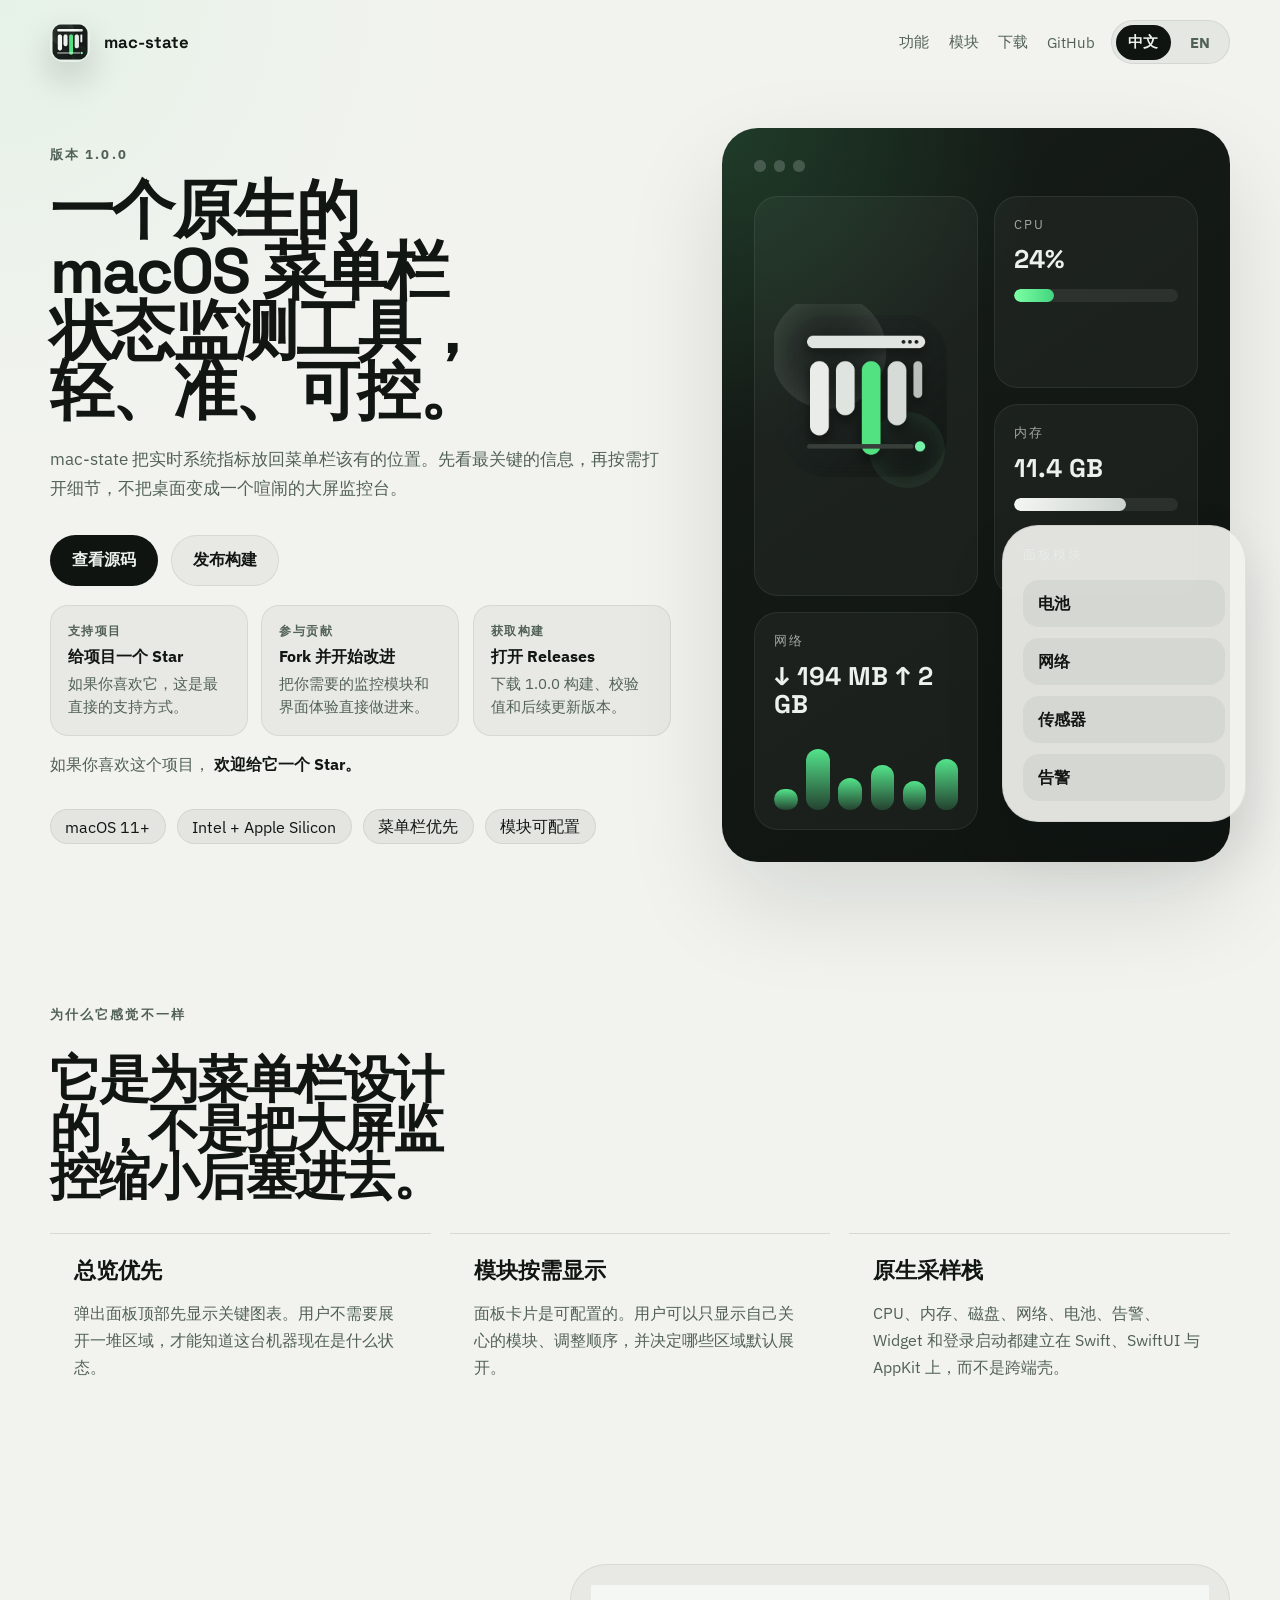
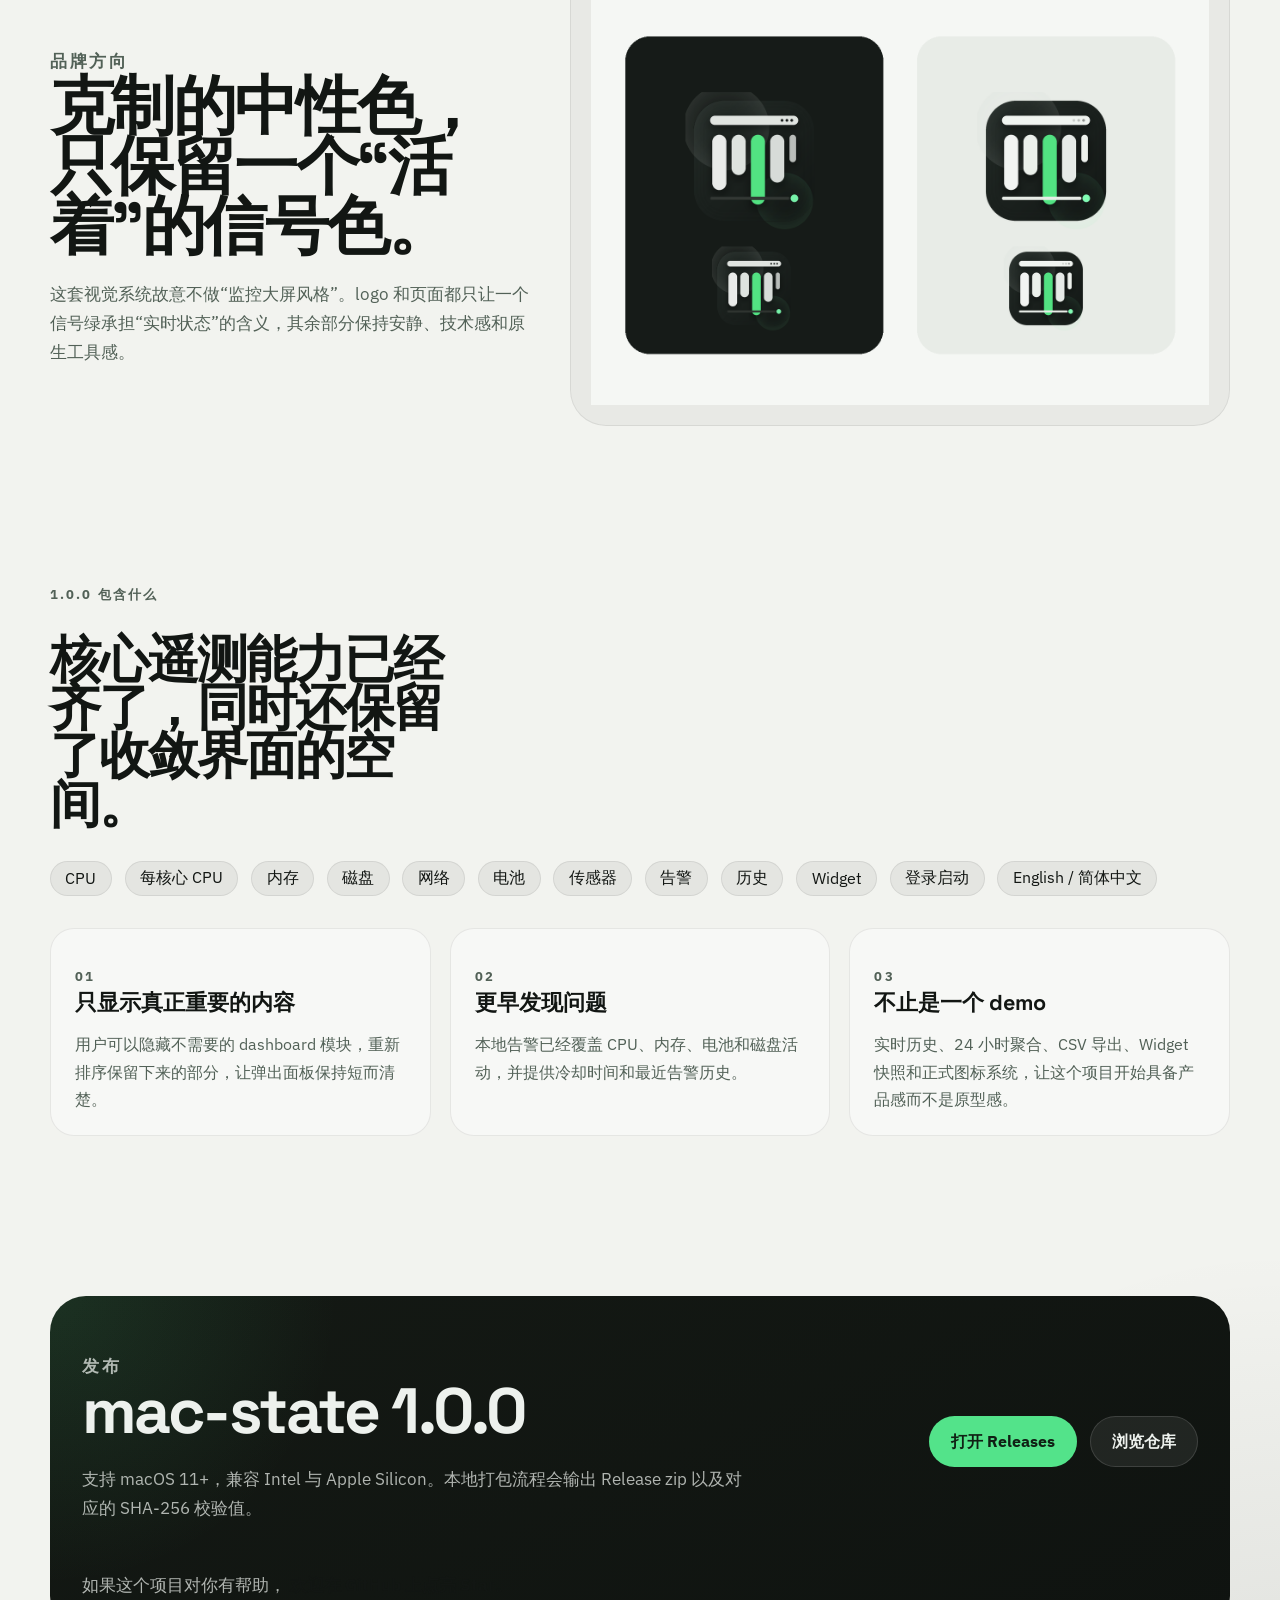
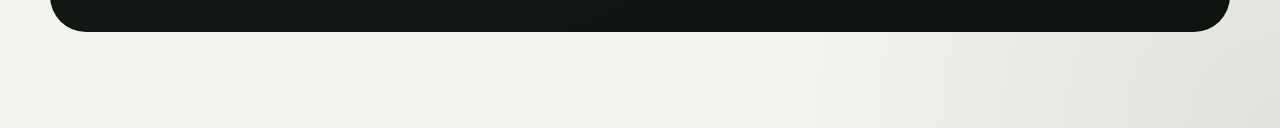
==== docs/index.html @ 16cd5a3f "docs: add GitHub action rail to landing page Signed-off-by: HenryHou <lovedangdang@outlook.com>" ====
<!DOCTYPE html>
<html lang="zh-CN">
  <head>
    <meta charset="utf-8" />
    <meta name="viewport" content="width=device-width, initial-scale=1" />
    <title>mac-state 1.0.0</title>
    <meta
      name="description"
      content="mac-state 是一个原生 macOS 菜单栏状态监测工具，强调轻量、实时、可配置，以及更克制的桌面体验。"
    />
    <meta name="theme-color" content="#111613" />
    <link rel="icon" type="image/png" href="branding/mac-state-logo-1024.png" />
    <link rel="preconnect" href="https://fonts.googleapis.com" />
    <link rel="preconnect" href="https://fonts.gstatic.com" crossorigin />
    <link
      href="https://fonts.googleapis.com/css2?family=IBM+Plex+Sans:wght@400;500;600;700&family=Space+Grotesk:wght@500;700&display=swap"
      rel="stylesheet"
    />
    <link rel="stylesheet" href="assets/site.css" />
    <script src="assets/site.js" defer></script>
  </head>
  <body>
    <div class="site-shell">
      <header class="topbar">
        <a class="brand" href="#top" aria-label="mac-state home">
          <img src="branding/mac-state-logo-1024.png" alt="mac-state logo" />
          <span>mac-state</span>
        </a>

        <div class="topbar-actions">
          <nav class="topnav" aria-label="Primary">
            <a href="#features" data-i18n="navFeatures">功能</a>
            <a href="#modules" data-i18n="navModules">模块</a>
            <a href="#download" data-i18n="navDownload">下载</a>
            <a href="https://github.com/henry-insomniac/mac-state">GitHub</a>
          </nav>

          <div class="language-switch" role="group" aria-label="Language switch">
            <button type="button" class="language-button is-active" data-language-button="zh-CN">中文</button>
            <button type="button" class="language-button" data-language-button="en">EN</button>
          </div>
        </div>
      </header>

      <main id="top">
        <section class="hero">
          <div class="hero-copy">
            <p class="eyebrow" data-i18n="eyebrowVersion">版本 1.0.0</p>
            <h1 data-i18n="heroTitle">一个原生的 macOS 菜单栏状态监测工具，轻、准、可控。</h1>
            <p class="lede" data-i18n="heroLede">
              mac-state 把实时系统指标放回菜单栏该有的位置。先看最关键的信息，再按需打开细节，不把桌面变成一个喧闹的大屏监控台。
            </p>

            <div class="hero-actions">
              <a class="button button-primary" href="https://github.com/henry-insomniac/mac-state" data-i18n="heroPrimaryCta">查看源码</a>
              <a class="button button-secondary" href="https://github.com/henry-insomniac/mac-state/releases" data-i18n="heroSecondaryCta">发布构建</a>
            </div>

            <div class="community-rail" aria-label="Community actions">
              <a class="community-card" href="https://github.com/henry-insomniac/mac-state">
                <p class="community-kicker" data-i18n="communityStarKicker">支持项目</p>
                <strong data-i18n="communityStarTitle">给项目一个 Star</strong>
                <span data-i18n="communityStarBody">如果你喜欢它，这是最直接的支持方式。</span>
              </a>
              <a class="community-card" href="https://github.com/henry-insomniac/mac-state/fork">
                <p class="community-kicker" data-i18n="communityForkKicker">参与贡献</p>
                <strong data-i18n="communityForkTitle">Fork 并开始改进</strong>
                <span data-i18n="communityForkBody">把你需要的监控模块和界面体验直接做进来。</span>
              </a>
              <a class="community-card" href="https://github.com/henry-insomniac/mac-state/releases">
                <p class="community-kicker" data-i18n="communityReleaseKicker">获取构建</p>
                <strong data-i18n="communityReleaseTitle">打开 Releases</strong>
                <span data-i18n="communityReleaseBody">下载 1.0.0 构建、校验值和后续更新版本。</span>
              </a>
            </div>

            <p class="support-note">
              <span data-i18n="heroStarLead">如果你喜欢这个项目，</span>
              <a href="https://github.com/henry-insomniac/mac-state" data-i18n="heroStarLink">欢迎给它一个 Star。</a>
            </p>

            <ul class="signal-rail" aria-label="Highlights">
              <li data-i18n="highlightOne">macOS 11+</li>
              <li data-i18n="highlightTwo">Intel + Apple Silicon</li>
              <li data-i18n="highlightThree">菜单栏优先</li>
              <li data-i18n="highlightFour">模块可配置</li>
            </ul>
          </div>

          <div class="hero-stage" aria-hidden="true">
            <div class="stage-card stage-card-primary">
              <div class="stage-window-bar">
                <span></span>
                <span></span>
                <span></span>
              </div>
              <div class="stage-grid">
                <div class="stage-panel stage-panel-icon">
                  <img src="branding/mac-state-logo-1024.png" alt="" />
                </div>
                <div class="stage-panel stage-panel-meter">
                  <p>CPU</p>
                  <strong>24%</strong>
                  <div class="meter meter-green"><span style="width: 24%"></span></div>
                </div>
                <div class="stage-panel stage-panel-meter">
                  <p data-i18n="stageMemory">内存</p>
                  <strong>11.4 GB</strong>
                  <div class="meter meter-white"><span style="width: 68%"></span></div>
                </div>
                <div class="stage-panel stage-panel-meter">
                  <p data-i18n="stageNetwork">网络</p>
                  <strong>↓ 194 MB ↑ 2 GB</strong>
                  <div class="throughput">
                    <span></span><span></span><span></span><span></span><span></span><span></span>
                  </div>
                </div>
              </div>
            </div>
            <div class="stage-card stage-card-floating">
              <p data-i18n="stageModulesTitle">面板模块</p>
              <ul>
                <li data-i18n="moduleBattery">电池</li>
                <li data-i18n="moduleNetwork">网络</li>
                <li data-i18n="moduleSensors">传感器</li>
                <li data-i18n="moduleAlerts">告警</li>
              </ul>
            </div>
          </div>
        </section>

        <section class="section section-metrics" id="features">
          <div class="section-heading">
            <p class="eyebrow" data-i18n="featuresEyebrow">为什么它感觉不一样</p>
            <h2 data-i18n="featuresTitle">它是为菜单栏设计的，不是把大屏监控缩小后塞进去。</h2>
          </div>

          <div class="feature-columns">
            <article>
              <h3 data-i18n="featureOneTitle">总览优先</h3>
              <p data-i18n="featureOneBody">弹出面板顶部先显示关键图表。用户不需要展开一堆区域，才能知道这台机器现在是什么状态。</p>
            </article>
            <article>
              <h3 data-i18n="featureTwoTitle">模块按需显示</h3>
              <p data-i18n="featureTwoBody">面板卡片是可配置的。用户可以只显示自己关心的模块、调整顺序，并决定哪些区域默认展开。</p>
            </article>
            <article>
              <h3 data-i18n="featureThreeTitle">原生采样栈</h3>
              <p data-i18n="featureThreeBody">CPU、内存、磁盘、网络、电池、告警、Widget 和登录启动都建立在 Swift、SwiftUI 与 AppKit 上，而不是跨端壳。</p>
            </article>
          </div>
        </section>

        <section class="section section-preview">
          <div class="preview-copy">
            <p class="eyebrow" data-i18n="brandEyebrow">品牌方向</p>
            <h2 data-i18n="brandTitle">克制的中性色，只保留一个“活着”的信号色。</h2>
            <p data-i18n="brandBody">
              这套视觉系统故意不做“监控大屏风格”。logo 和页面都只让一个信号绿承担“实时状态”的含义，其余部分保持安静、技术感和原生工具感。
            </p>
          </div>
          <div class="preview-image">
            <img src="branding/mac-state-logo-preview.png" alt="mac-state logo on dark and light surfaces" />
          </div>
        </section>

        <section class="section section-modules" id="modules">
          <div class="section-heading">
            <p class="eyebrow" data-i18n="shipsEyebrow">1.0.0 包含什么</p>
            <h2 data-i18n="shipsTitle">核心遥测能力已经齐了，同时还保留了收敛界面的空间。</h2>
          </div>

          <div class="module-strip">
            <span>CPU</span>
            <span data-i18n="moduleTagPerCore">每核心 CPU</span>
            <span data-i18n="moduleTagMemory">内存</span>
            <span data-i18n="moduleTagDisk">磁盘</span>
            <span data-i18n="moduleTagNetwork">网络</span>
            <span data-i18n="moduleTagBattery">电池</span>
            <span data-i18n="moduleTagSensors">传感器</span>
            <span data-i18n="moduleTagAlerts">告警</span>
            <span data-i18n="moduleTagHistory">历史</span>
            <span data-i18n="moduleTagWidgets">Widget</span>
            <span data-i18n="moduleTagLaunchAtLogin">登录启动</span>
            <span data-i18n="moduleTagLanguages">English / 简体中文</span>
          </div>

          <div class="story-grid">
            <article class="story-card">
              <p class="story-index">01</p>
              <h3 data-i18n="storyOneTitle">只显示真正重要的内容</h3>
              <p data-i18n="storyOneBody">用户可以隐藏不需要的 dashboard 模块，重新排序保留下来的部分，让弹出面板保持短而清楚。</p>
            </article>
            <article class="story-card">
              <p class="story-index">02</p>
              <h3 data-i18n="storyTwoTitle">更早发现问题</h3>
              <p data-i18n="storyTwoBody">本地告警已经覆盖 CPU、内存、电池和磁盘活动，并提供冷却时间和最近告警历史。</p>
            </article>
            <article class="story-card">
              <p class="story-index">03</p>
              <h3 data-i18n="storyThreeTitle">不止是一个 demo</h3>
              <p data-i18n="storyThreeBody">实时历史、24 小时聚合、CSV 导出、Widget 快照和正式图标系统，让这个项目开始具备产品感而不是原型感。</p>
            </article>
          </div>
        </section>

        <section class="section section-download" id="download">
          <div class="download-panel">
            <div>
              <p class="eyebrow" data-i18n="downloadEyebrow">发布</p>
              <h2>mac-state 1.0.0</h2>
              <p data-i18n="downloadBody">支持 macOS 11+，兼容 Intel 与 Apple Silicon。本地打包流程会输出 Release zip 以及对应的 SHA-256 校验值。</p>
            </div>

            <div class="download-actions">
              <a class="button button-primary" href="https://github.com/henry-insomniac/mac-state/releases" data-i18n="downloadPrimaryCta">打开 Releases</a>
              <a class="button button-secondary" href="https://github.com/henry-insomniac/mac-state" data-i18n="downloadSecondaryCta">浏览仓库</a>
            </div>

            <p class="support-note support-note-download">
              <span data-i18n="downloadStarLead">如果这个项目对你有帮助，</span>
              <a href="https://github.com/henry-insomniac/mac-state" data-i18n="downloadStarLink">欢迎在 GitHub 上点亮 Star。</a>
            </p>
          </div>
        </section>
      </main>
    </div>
  </body>
</html>
---- docs/assets/site.css ----
:root {
  color-scheme: dark light;
  --bg: #f2f3ef;
  --panel: #101411;
  --panel-soft: #171d18;
  --panel-line: rgba(226, 234, 228, 0.08);
  --text: #121613;
  --muted: #526157;
  --white: #edf1ed;
  --signal: #53e38a;
  --signal-soft: rgba(83, 227, 138, 0.14);
  --line: rgba(18, 22, 19, 0.12);
  --shadow: 0 40px 100px rgba(12, 18, 15, 0.12);
  --radius-xl: 36px;
  --radius-lg: 24px;
  --radius-md: 18px;
  --container: 1180px;
}

* {
  box-sizing: border-box;
}

html {
  scroll-behavior: smooth;
}

body {
  margin: 0;
  font-family: "IBM Plex Sans", sans-serif;
  background:
    radial-gradient(circle at top left, rgba(83, 227, 138, 0.08), transparent 28rem),
    radial-gradient(circle at bottom right, rgba(16, 20, 17, 0.08), transparent 30rem),
    var(--bg);
  color: var(--text);
}

img {
  display: block;
  max-width: 100%;
}

a {
  color: inherit;
  text-decoration: none;
}

.site-shell {
  width: min(calc(100% - 2rem), var(--container));
  margin: 0 auto;
  padding-bottom: 5rem;
}

.topbar {
  display: flex;
  align-items: center;
  justify-content: space-between;
  gap: 1.5rem;
  padding: 1.25rem 0 0;
}

.brand {
  display: inline-flex;
  align-items: center;
  gap: 0.85rem;
  font-family: "Space Grotesk", sans-serif;
  font-size: 1.05rem;
  font-weight: 700;
}

.brand img {
  width: 2.5rem;
  height: 2.5rem;
  border-radius: 0.85rem;
  box-shadow: 0 16px 34px rgba(15, 19, 16, 0.18);
}

.topnav {
  display: inline-flex;
  align-items: center;
  gap: 1.2rem;
  color: var(--muted);
  font-size: 0.96rem;
}

.topbar-actions {
  display: inline-flex;
  align-items: center;
  gap: 1rem;
}

.language-switch {
  display: inline-flex;
  align-items: center;
  gap: 0.2rem;
  padding: 0.22rem;
  border-radius: 999px;
  background: rgba(18, 22, 19, 0.05);
  border: 1px solid rgba(18, 22, 19, 0.08);
}

.language-button {
  appearance: none;
  border: 0;
  background: transparent;
  color: var(--muted);
  min-width: 3.2rem;
  min-height: 2.2rem;
  padding: 0 0.8rem;
  border-radius: 999px;
  font: inherit;
  font-size: 0.92rem;
  font-weight: 700;
  cursor: pointer;
  transition: background-color 180ms ease, color 180ms ease, transform 180ms ease;
}

.language-button:hover {
  transform: translateY(-1px);
}

.language-button.is-active {
  background: var(--panel);
  color: var(--white);
}

.hero {
  display: grid;
  grid-template-columns: minmax(0, 1.1fr) minmax(20rem, 0.9fr);
  gap: clamp(2rem, 4vw, 4rem);
  align-items: center;
  min-height: calc(100vh - 5rem);
  padding: 4rem 0;
}

.hero-copy h1,
.section-heading h2,
.preview-copy h2,
.download-panel h2 {
  margin: 0;
  font-family: "Space Grotesk", sans-serif;
  font-size: clamp(2.8rem, 5vw, 5.4rem);
  line-height: 0.94;
  letter-spacing: -0.04em;
}

.hero-copy h1 {
  max-width: 11ch;
}

.eyebrow,
.story-index {
  margin: 0 0 1rem;
  color: var(--muted);
  font-size: 0.82rem;
  font-weight: 700;
  letter-spacing: 0.16em;
  text-transform: uppercase;
}

.lede,
.preview-copy p,
.download-panel p {
  max-width: 42rem;
  margin: 1.5rem 0 0;
  color: var(--muted);
  font-size: 1.06rem;
  line-height: 1.7;
}

.hero-actions,
.download-actions {
  display: flex;
  flex-wrap: wrap;
  gap: 0.85rem;
  margin-top: 2rem;
}

.community-rail {
  display: grid;
  grid-template-columns: repeat(3, minmax(0, 1fr));
  gap: 0.85rem;
  margin-top: 1.2rem;
}

.community-card {
  display: grid;
  gap: 0.35rem;
  padding: 1rem 1.05rem;
  border-radius: var(--radius-md);
  background: rgba(18, 22, 19, 0.04);
  border: 1px solid rgba(18, 22, 19, 0.08);
  transition: transform 180ms ease, border-color 180ms ease, background-color 180ms ease;
}

.community-card:hover {
  transform: translateY(-1px);
  border-color: rgba(18, 22, 19, 0.18);
  background: rgba(18, 22, 19, 0.06);
}

.community-kicker {
  margin: 0;
  color: var(--muted);
  font-size: 0.78rem;
  font-weight: 700;
  letter-spacing: 0.12em;
  text-transform: uppercase;
}

.community-card strong {
  font-size: 1rem;
}

.community-card span {
  color: var(--muted);
  font-size: 0.92rem;
  line-height: 1.55;
}

.support-note {
  margin: 1rem 0 0;
  color: var(--muted);
  font-size: 0.98rem;
  line-height: 1.6;
}

.support-note a {
  color: var(--text);
  font-weight: 700;
}

.support-note-download {
  margin-top: 1.25rem;
}

.button {
  display: inline-flex;
  align-items: center;
  justify-content: center;
  min-height: 3.2rem;
  padding: 0 1.3rem;
  border-radius: 999px;
  border: 1px solid transparent;
  font-weight: 700;
  transition: transform 180ms ease, border-color 180ms ease, background-color 180ms ease;
}

.button:hover {
  transform: translateY(-1px);
}

.button-primary {
  background: var(--panel);
  color: var(--white);
}

.button-secondary {
  background: rgba(18, 22, 19, 0.04);
  border-color: rgba(18, 22, 19, 0.08);
}

.signal-rail {
  display: flex;
  flex-wrap: wrap;
  gap: 0.7rem;
  padding: 0;
  margin: 2rem 0 0;
  list-style: none;
}

.signal-rail li,
.module-strip span {
  display: inline-flex;
  align-items: center;
  min-height: 2.2rem;
  padding: 0 0.9rem;
  border-radius: 999px;
  background: rgba(18, 22, 19, 0.06);
  color: var(--text);
  border: 1px solid rgba(18, 22, 19, 0.08);
}

.hero-stage {
  position: relative;
  min-height: 42rem;
}

.stage-card {
  border-radius: var(--radius-xl);
  overflow: hidden;
}

.stage-card-primary {
  position: relative;
  padding: 2rem;
  background:
    radial-gradient(circle at top left, rgba(83, 227, 138, 0.16), transparent 20rem),
    linear-gradient(145deg, #161c17, #0f1411);
  box-shadow: var(--shadow);
}

.stage-window-bar {
  display: flex;
  gap: 0.5rem;
  margin-bottom: 1.5rem;
}

.stage-window-bar span {
  width: 0.72rem;
  height: 0.72rem;
  border-radius: 50%;
  background: rgba(237, 241, 237, 0.2);
}

.stage-grid {
  display: grid;
  grid-template-columns: 1.1fr 1fr;
  gap: 1rem;
}

.stage-panel {
  min-height: 12rem;
  padding: 1.2rem;
  border-radius: var(--radius-lg);
  background: rgba(237, 241, 237, 0.04);
  border: 1px solid var(--panel-line);
}

.stage-panel-icon {
  display: flex;
  align-items: center;
  justify-content: center;
  grid-row: span 2;
}

.stage-panel-icon img {
  width: 100%;
  max-width: 17rem;
}

.stage-panel p,
.stage-card-floating p {
  margin: 0;
  color: rgba(237, 241, 237, 0.64);
  font-size: 0.82rem;
  text-transform: uppercase;
  letter-spacing: 0.14em;
}

.stage-panel strong {
  display: block;
  margin-top: 0.75rem;
  color: var(--white);
  font-family: "Space Grotesk", sans-serif;
  font-size: 1.6rem;
  line-height: 1.1;
}

.meter {
  margin-top: 1rem;
  height: 0.82rem;
  border-radius: 999px;
  background: rgba(237, 241, 237, 0.08);
  overflow: hidden;
}

.meter span {
  display: block;
  height: 100%;
  border-radius: inherit;
}

.meter-green span {
  background: linear-gradient(90deg, #7cffa5, #43d57f);
}

.meter-white span {
  background: linear-gradient(90deg, #f4f6f4, #cdd4ce);
}

.throughput {
  display: grid;
  grid-template-columns: repeat(6, 1fr);
  gap: 0.55rem;
  align-items: end;
  margin-top: 1.25rem;
  min-height: 4.5rem;
}

.throughput span {
  display: block;
  border-radius: 999px;
  background: linear-gradient(180deg, rgba(83, 227, 138, 1), rgba(83, 227, 138, 0.18));
}

.throughput span:nth-child(1) { height: 1.3rem; }
.throughput span:nth-child(2) { height: 3.8rem; }
.throughput span:nth-child(3) { height: 2rem; }
.throughput span:nth-child(4) { height: 2.8rem; }
.throughput span:nth-child(5) { height: 1.8rem; }
.throughput span:nth-child(6) { height: 3.2rem; }

.stage-card-floating {
  position: absolute;
  right: -1rem;
  bottom: 2.5rem;
  width: min(20rem, 48%);
  padding: 1.25rem;
  background: rgba(242, 243, 239, 0.92);
  border: 1px solid rgba(18, 22, 19, 0.08);
  box-shadow: 0 28px 60px rgba(11, 16, 13, 0.12);
}

.stage-card-floating ul {
  display: grid;
  gap: 0.65rem;
  padding: 0;
  margin: 1rem 0 0;
  list-style: none;
}

.stage-card-floating li {
  padding: 0.8rem 0.95rem;
  border-radius: 1rem;
  background: rgba(18, 22, 19, 0.05);
  font-weight: 600;
}

.section {
  padding: 5rem 0;
}

.section-heading {
  display: grid;
  gap: 1rem;
  margin-bottom: 2rem;
}

.section-heading h2 {
  max-width: 12ch;
  font-size: clamp(2.2rem, 4vw, 4rem);
}

.feature-columns,
.story-grid {
  display: grid;
  grid-template-columns: repeat(3, minmax(0, 1fr));
  gap: 1.2rem;
}

.feature-columns article,
.story-card {
  padding: 1.4rem 1.5rem;
  border-top: 1px solid var(--line);
}

.feature-columns h3,
.story-card h3 {
  margin: 0;
  font-family: "Space Grotesk", sans-serif;
  font-size: 1.35rem;
}

.feature-columns p,
.story-card p {
  margin: 0.9rem 0 0;
  color: var(--muted);
  line-height: 1.7;
}

.section-preview {
  display: grid;
  grid-template-columns: minmax(0, 0.85fr) minmax(22rem, 1.15fr);
  gap: 2rem;
  align-items: center;
}

.preview-image {
  padding: 1.25rem;
  border-radius: var(--radius-xl);
  background: rgba(18, 22, 19, 0.04);
  border: 1px solid rgba(18, 22, 19, 0.08);
}

.module-strip {
  display: flex;
  flex-wrap: wrap;
  gap: 0.8rem;
  margin-bottom: 2rem;
}

.story-card {
  border: 1px solid rgba(18, 22, 19, 0.08);
  border-radius: var(--radius-lg);
  background: rgba(255, 255, 255, 0.42);
}

.story-index {
  margin-bottom: 1.5rem;
}

.section-download {
  padding-bottom: 1rem;
}

.download-panel {
  display: grid;
  grid-template-columns: minmax(0, 1fr) auto;
  gap: 1.5rem;
  align-items: center;
  padding: 2rem;
  border-radius: var(--radius-xl);
  background:
    radial-gradient(circle at top left, rgba(83, 227, 138, 0.12), transparent 18rem),
    linear-gradient(155deg, #141914, #0f1310);
  color: var(--white);
}

.download-panel p,
.download-panel .eyebrow {
  color: rgba(237, 241, 237, 0.72);
}

.download-panel .button-secondary {
  color: var(--white);
  background: rgba(237, 241, 237, 0.08);
  border-color: rgba(237, 241, 237, 0.14);
}

.download-panel .button-primary {
  background: var(--signal);
  color: #102014;
}

@media (max-width: 1024px) {
  .hero,
  .section-preview,
  .download-panel,
  .feature-columns,
  .story-grid {
    grid-template-columns: 1fr;
  }

  .hero {
    min-height: auto;
    padding-top: 3rem;
  }

  .hero-stage {
    min-height: auto;
  }

  .stage-card-floating {
    position: static;
    width: auto;
    margin-top: 1rem;
  }

  .community-rail {
    grid-template-columns: 1fr;
  }
}

@media (max-width: 720px) {
  .site-shell {
    width: min(calc(100% - 1.25rem), var(--container));
  }

  .topbar {
    align-items: flex-start;
    flex-direction: column;
  }

  .topbar-actions {
    width: 100%;
    align-items: flex-start;
    flex-direction: column;
  }

  .topnav {
    flex-wrap: wrap;
  }

  .stage-grid {
    grid-template-columns: 1fr;
  }

  .stage-panel-icon {
    grid-row: auto;
  }

  .feature-columns article,
  .story-card,
  .download-panel,
  .stage-card-primary {
    padding-inline: 1.1rem;
  }
}

@media (prefers-reduced-motion: reduce) {
  html {
    scroll-behavior: auto;
  }

  .button {
    transition: none;
  }
}
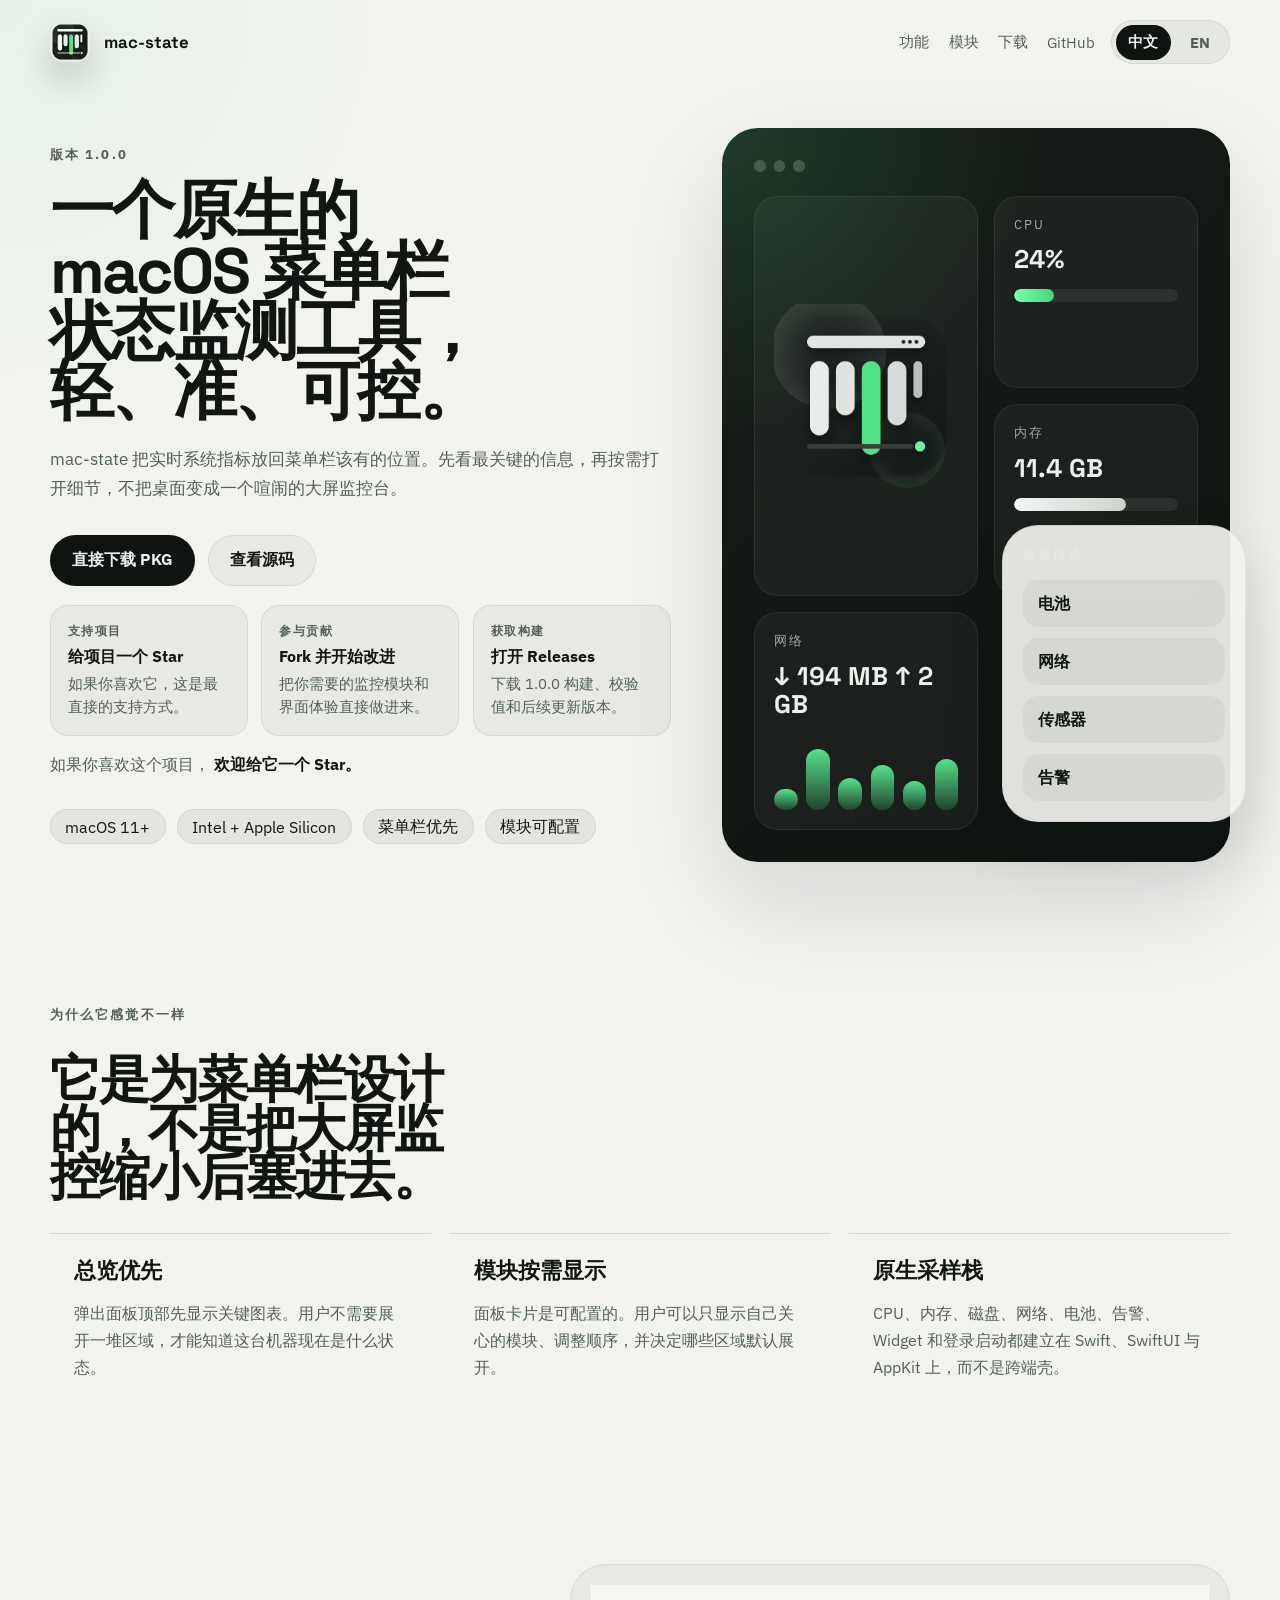
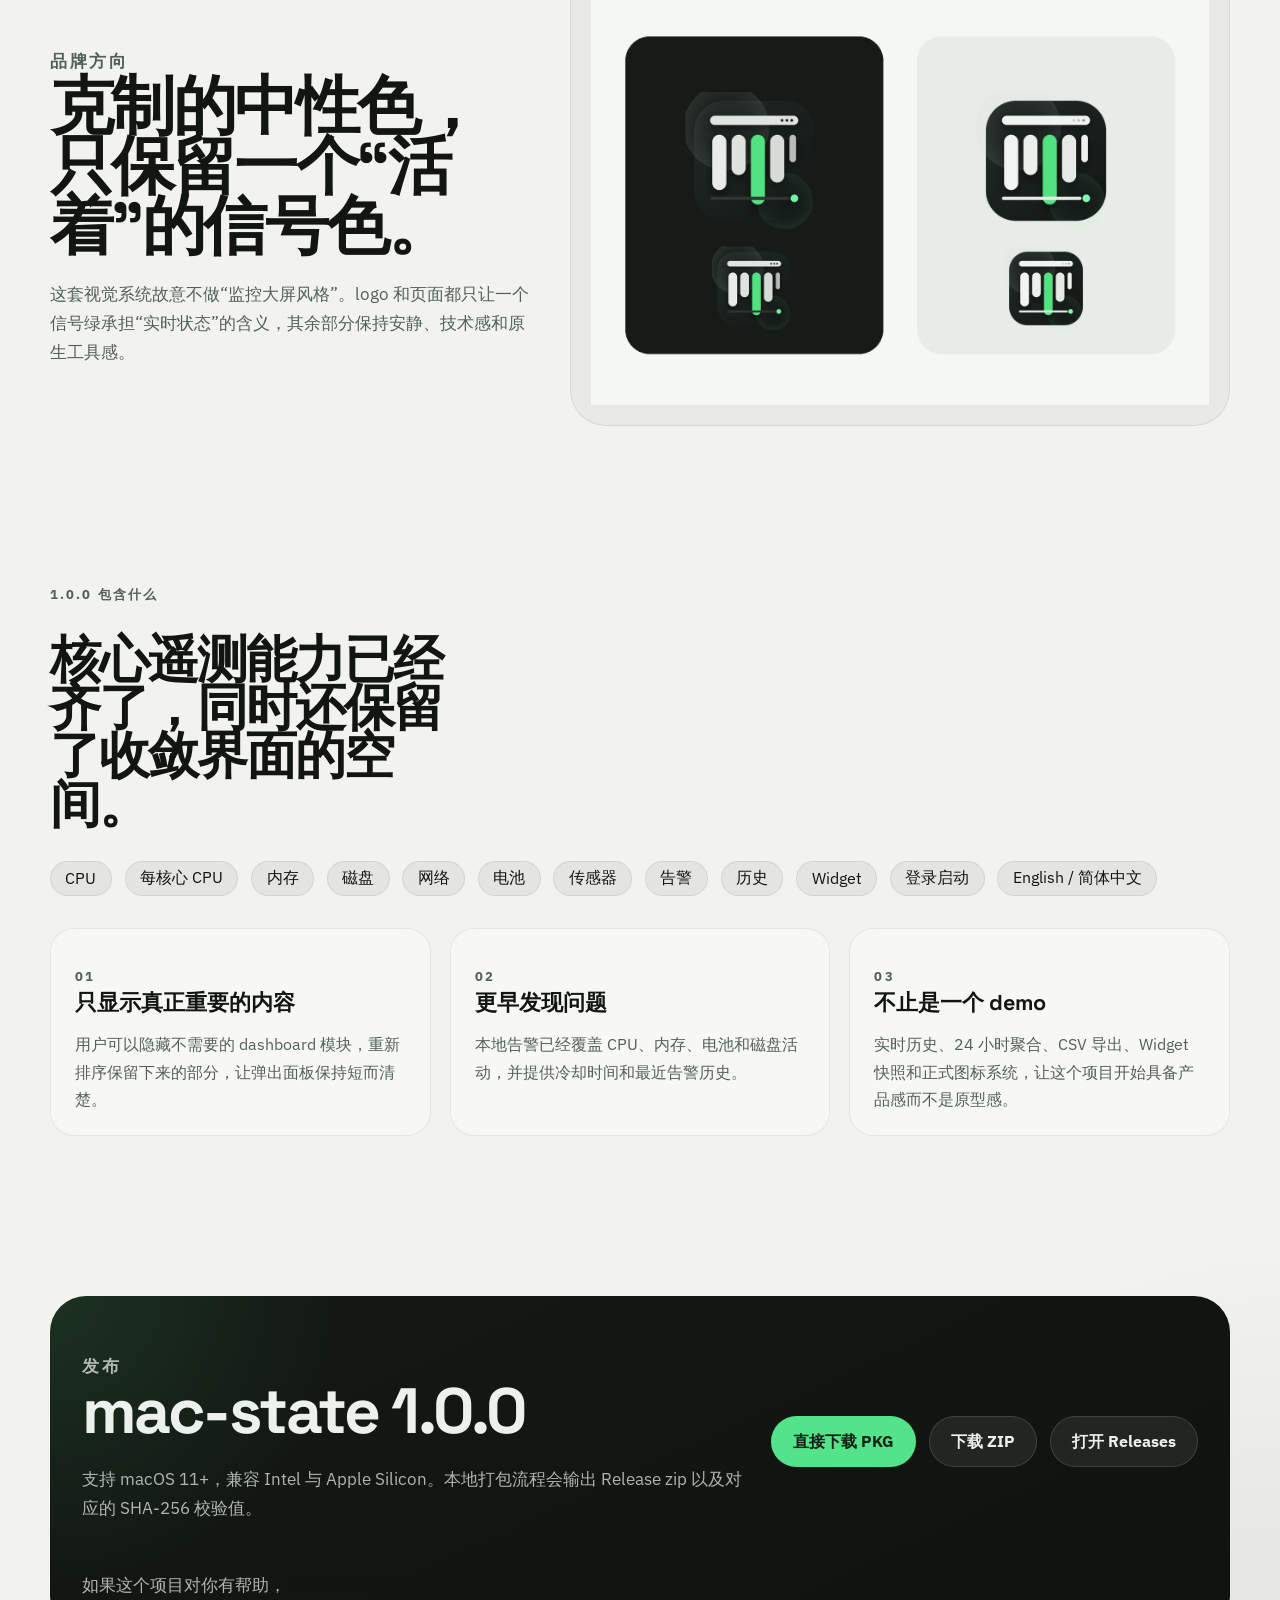
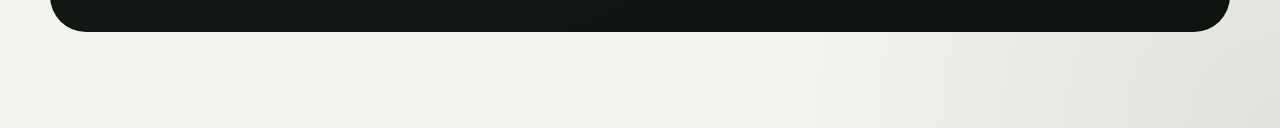
==== commit f93fd199: "docs: link landing page directly to release assets Signed-off-by: HenryHou <lovedangdang@outlook.com" ====
--- a/docs/index.html
+++ b/docs/index.html
@@ -52,8 +52,8 @@
             </p>
 
             <div class="hero-actions">
-              <a class="button button-primary" href="https://github.com/henry-insomniac/mac-state" data-i18n="heroPrimaryCta">查看源码</a>
-              <a class="button button-secondary" href="https://github.com/henry-insomniac/mac-state/releases" data-i18n="heroSecondaryCta">发布构建</a>
+              <a class="button button-primary" href="https://github.com/henry-insomniac/mac-state/releases/download/v1.0.0/mac-state-1.0.0-macos-unsigned.pkg" data-i18n="heroPrimaryCta">直接下载 PKG</a>
+              <a class="button button-secondary" href="https://github.com/henry-insomniac/mac-state" data-i18n="heroSecondaryCta">查看源码</a>
             </div>
 
             <div class="community-rail" aria-label="Community actions">
@@ -213,8 +213,9 @@
             </div>
 
             <div class="download-actions">
-              <a class="button button-primary" href="https://github.com/henry-insomniac/mac-state/releases" data-i18n="downloadPrimaryCta">打开 Releases</a>
-              <a class="button button-secondary" href="https://github.com/henry-insomniac/mac-state" data-i18n="downloadSecondaryCta">浏览仓库</a>
+              <a class="button button-primary" href="https://github.com/henry-insomniac/mac-state/releases/download/v1.0.0/mac-state-1.0.0-macos-unsigned.pkg" data-i18n="downloadPrimaryCta">直接下载 PKG</a>
+              <a class="button button-secondary" href="https://github.com/henry-insomniac/mac-state/releases/download/v1.0.0/mac-state-1.0.0-macos.zip" data-i18n="downloadSecondaryCta">下载 ZIP</a>
+              <a class="button button-secondary" href="https://github.com/henry-insomniac/mac-state/releases" data-i18n="downloadTertiaryCta">打开 Releases</a>
             </div>
 
             <p class="support-note support-note-download">
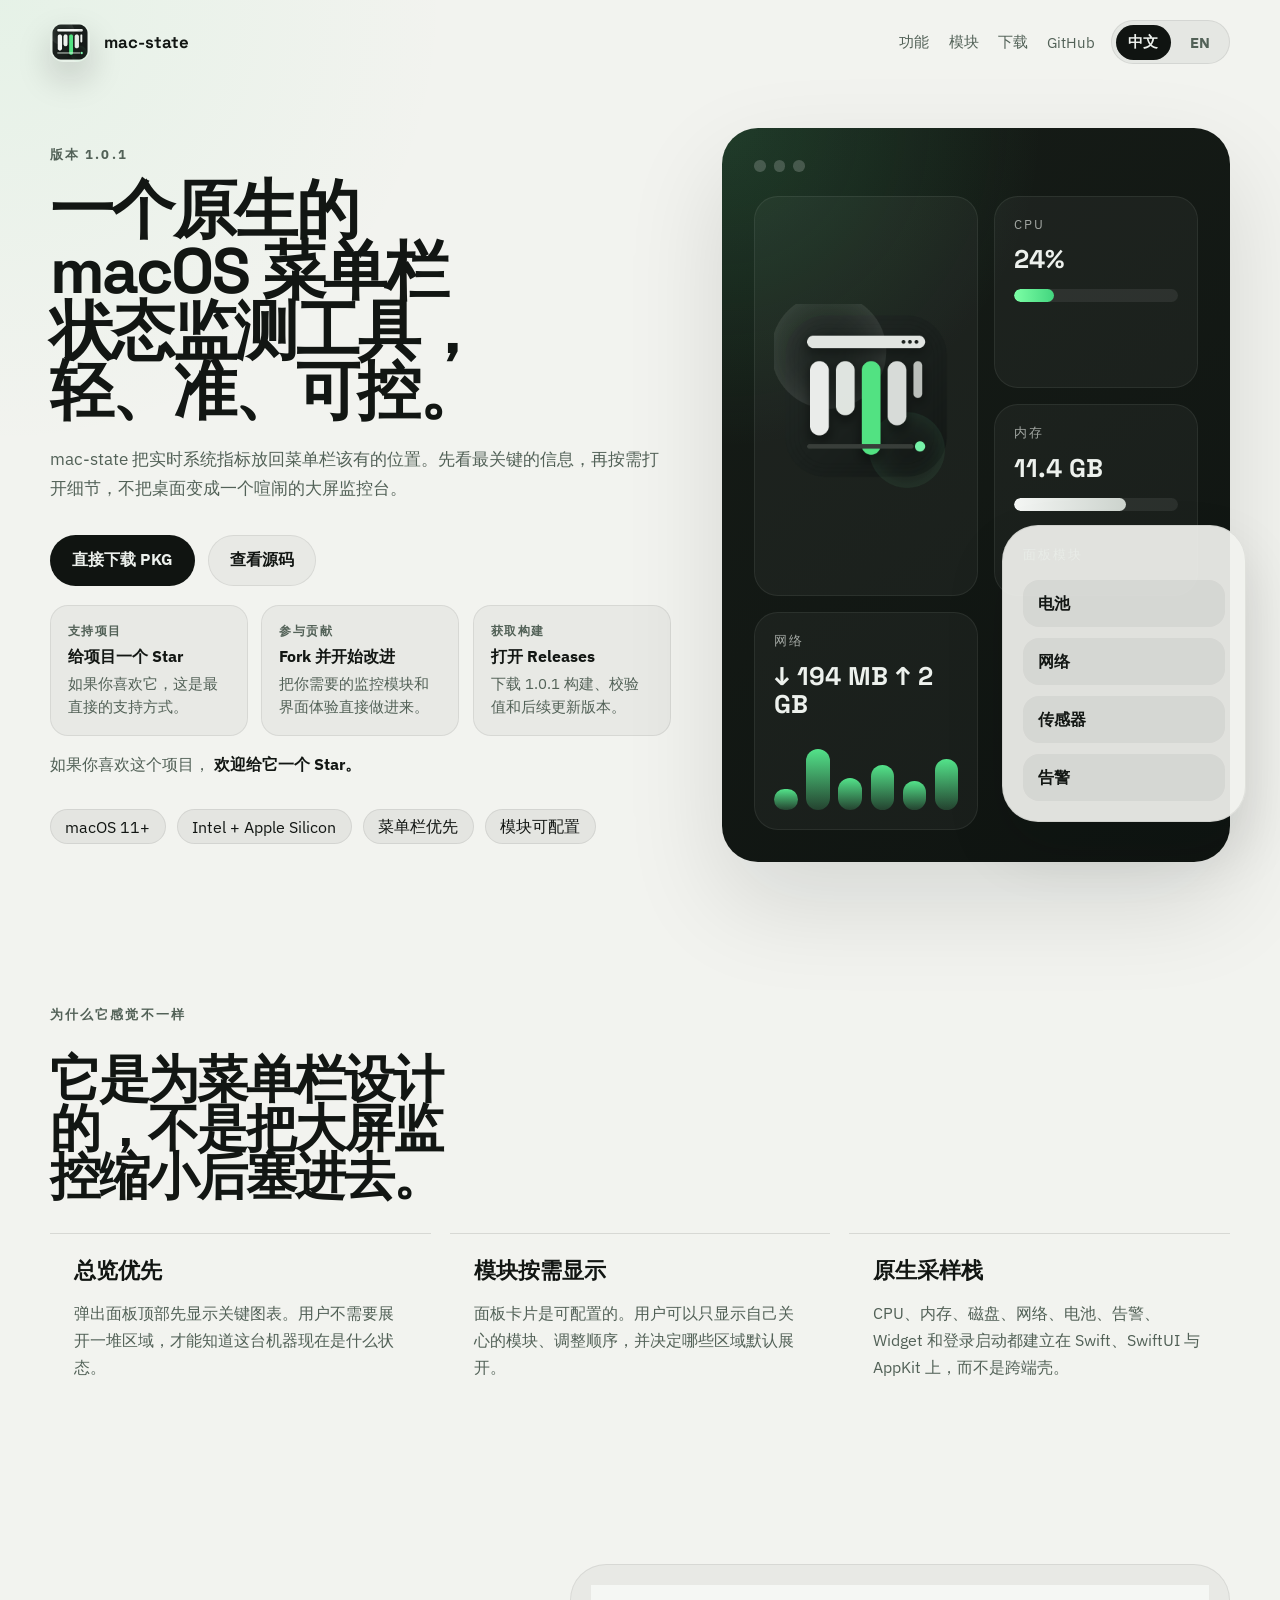
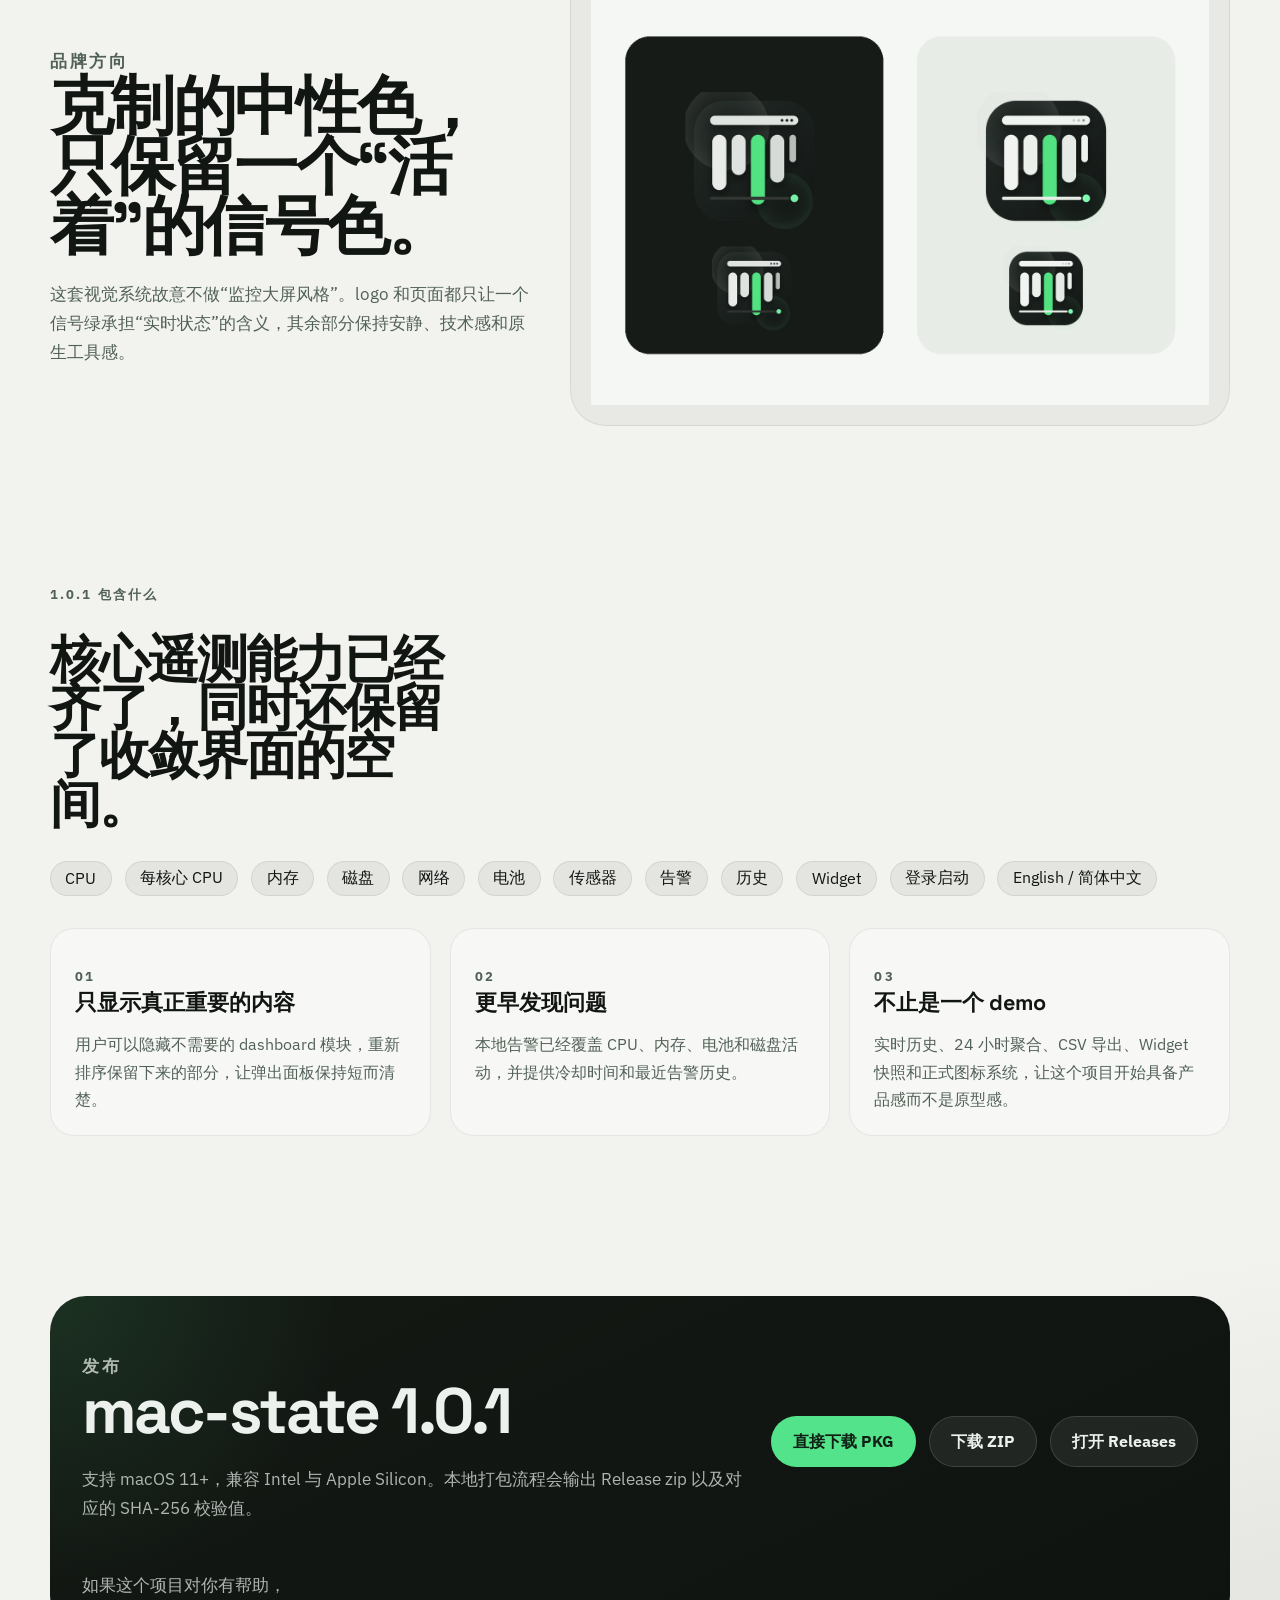
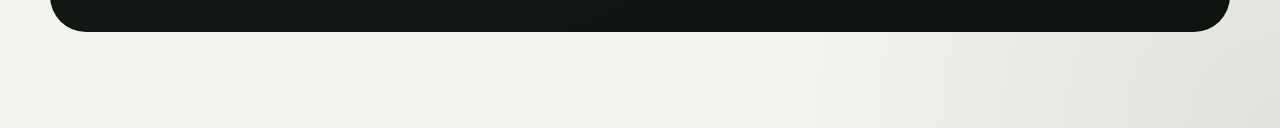
==== commit c6e9b61b: "chore: prepare 1.0.1 release Signed-off-by: HenryHou <lovedangdang@outlook.com>" ====
--- a/docs/index.html
+++ b/docs/index.html
@@ -3,7 +3,7 @@
   <head>
     <meta charset="utf-8" />
     <meta name="viewport" content="width=device-width, initial-scale=1" />
-    <title>mac-state 1.0.0</title>
+    <title>mac-state 1.0.1</title>
     <meta
       name="description"
       content="mac-state 是一个原生 macOS 菜单栏状态监测工具，强调轻量、实时、可配置，以及更克制的桌面体验。"
@@ -45,14 +45,14 @@
       <main id="top">
         <section class="hero">
           <div class="hero-copy">
-            <p class="eyebrow" data-i18n="eyebrowVersion">版本 1.0.0</p>
+            <p class="eyebrow" data-i18n="eyebrowVersion">版本 1.0.1</p>
             <h1 data-i18n="heroTitle">一个原生的 macOS 菜单栏状态监测工具，轻、准、可控。</h1>
             <p class="lede" data-i18n="heroLede">
               mac-state 把实时系统指标放回菜单栏该有的位置。先看最关键的信息，再按需打开细节，不把桌面变成一个喧闹的大屏监控台。
             </p>
 
             <div class="hero-actions">
-              <a class="button button-primary" href="https://github.com/henry-insomniac/mac-state/releases/download/v1.0.0/mac-state-1.0.0-macos-unsigned.pkg" data-i18n="heroPrimaryCta">直接下载 PKG</a>
+              <a class="button button-primary" href="https://github.com/henry-insomniac/mac-state/releases/download/v1.0.1/mac-state-1.0.1-macos-unsigned.pkg" data-i18n="heroPrimaryCta">直接下载 PKG</a>
               <a class="button button-secondary" href="https://github.com/henry-insomniac/mac-state" data-i18n="heroSecondaryCta">查看源码</a>
             </div>
 
@@ -70,7 +70,7 @@
               <a class="community-card" href="https://github.com/henry-insomniac/mac-state/releases">
                 <p class="community-kicker" data-i18n="communityReleaseKicker">获取构建</p>
                 <strong data-i18n="communityReleaseTitle">打开 Releases</strong>
-                <span data-i18n="communityReleaseBody">下载 1.0.0 构建、校验值和后续更新版本。</span>
+                <span data-i18n="communityReleaseBody">下载 1.0.1 构建、校验值和后续更新版本。</span>
               </a>
             </div>
 
@@ -166,7 +166,7 @@
 
         <section class="section section-modules" id="modules">
           <div class="section-heading">
-            <p class="eyebrow" data-i18n="shipsEyebrow">1.0.0 包含什么</p>
+            <p class="eyebrow" data-i18n="shipsEyebrow">1.0.1 包含什么</p>
             <h2 data-i18n="shipsTitle">核心遥测能力已经齐了，同时还保留了收敛界面的空间。</h2>
           </div>
 
@@ -208,13 +208,13 @@
           <div class="download-panel">
             <div>
               <p class="eyebrow" data-i18n="downloadEyebrow">发布</p>
-              <h2>mac-state 1.0.0</h2>
+              <h2>mac-state 1.0.1</h2>
               <p data-i18n="downloadBody">支持 macOS 11+，兼容 Intel 与 Apple Silicon。本地打包流程会输出 Release zip 以及对应的 SHA-256 校验值。</p>
             </div>
 
             <div class="download-actions">
-              <a class="button button-primary" href="https://github.com/henry-insomniac/mac-state/releases/download/v1.0.0/mac-state-1.0.0-macos-unsigned.pkg" data-i18n="downloadPrimaryCta">直接下载 PKG</a>
-              <a class="button button-secondary" href="https://github.com/henry-insomniac/mac-state/releases/download/v1.0.0/mac-state-1.0.0-macos.zip" data-i18n="downloadSecondaryCta">下载 ZIP</a>
+              <a class="button button-primary" href="https://github.com/henry-insomniac/mac-state/releases/download/v1.0.1/mac-state-1.0.1-macos-unsigned.pkg" data-i18n="downloadPrimaryCta">直接下载 PKG</a>
+              <a class="button button-secondary" href="https://github.com/henry-insomniac/mac-state/releases/download/v1.0.1/mac-state-1.0.1-macos.zip" data-i18n="downloadSecondaryCta">下载 ZIP</a>
               <a class="button button-secondary" href="https://github.com/henry-insomniac/mac-state/releases" data-i18n="downloadTertiaryCta">打开 Releases</a>
             </div>
 
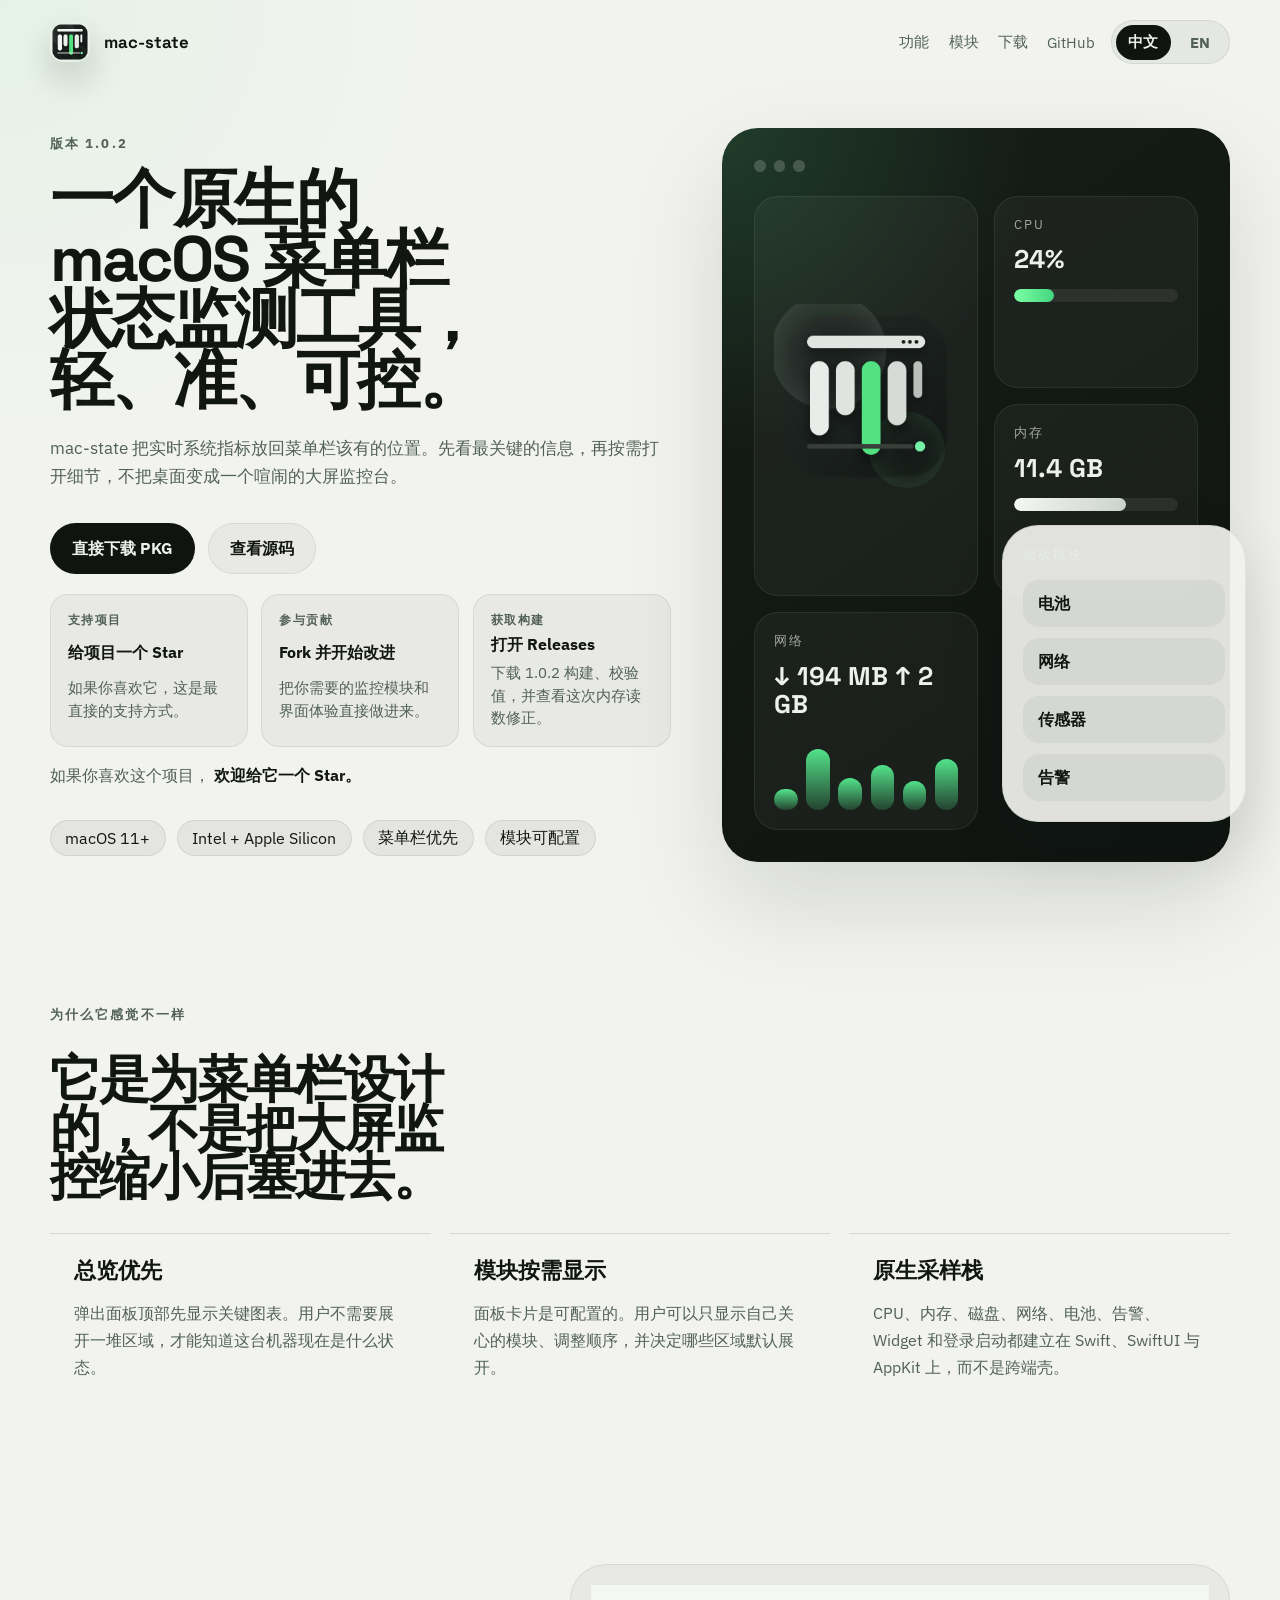
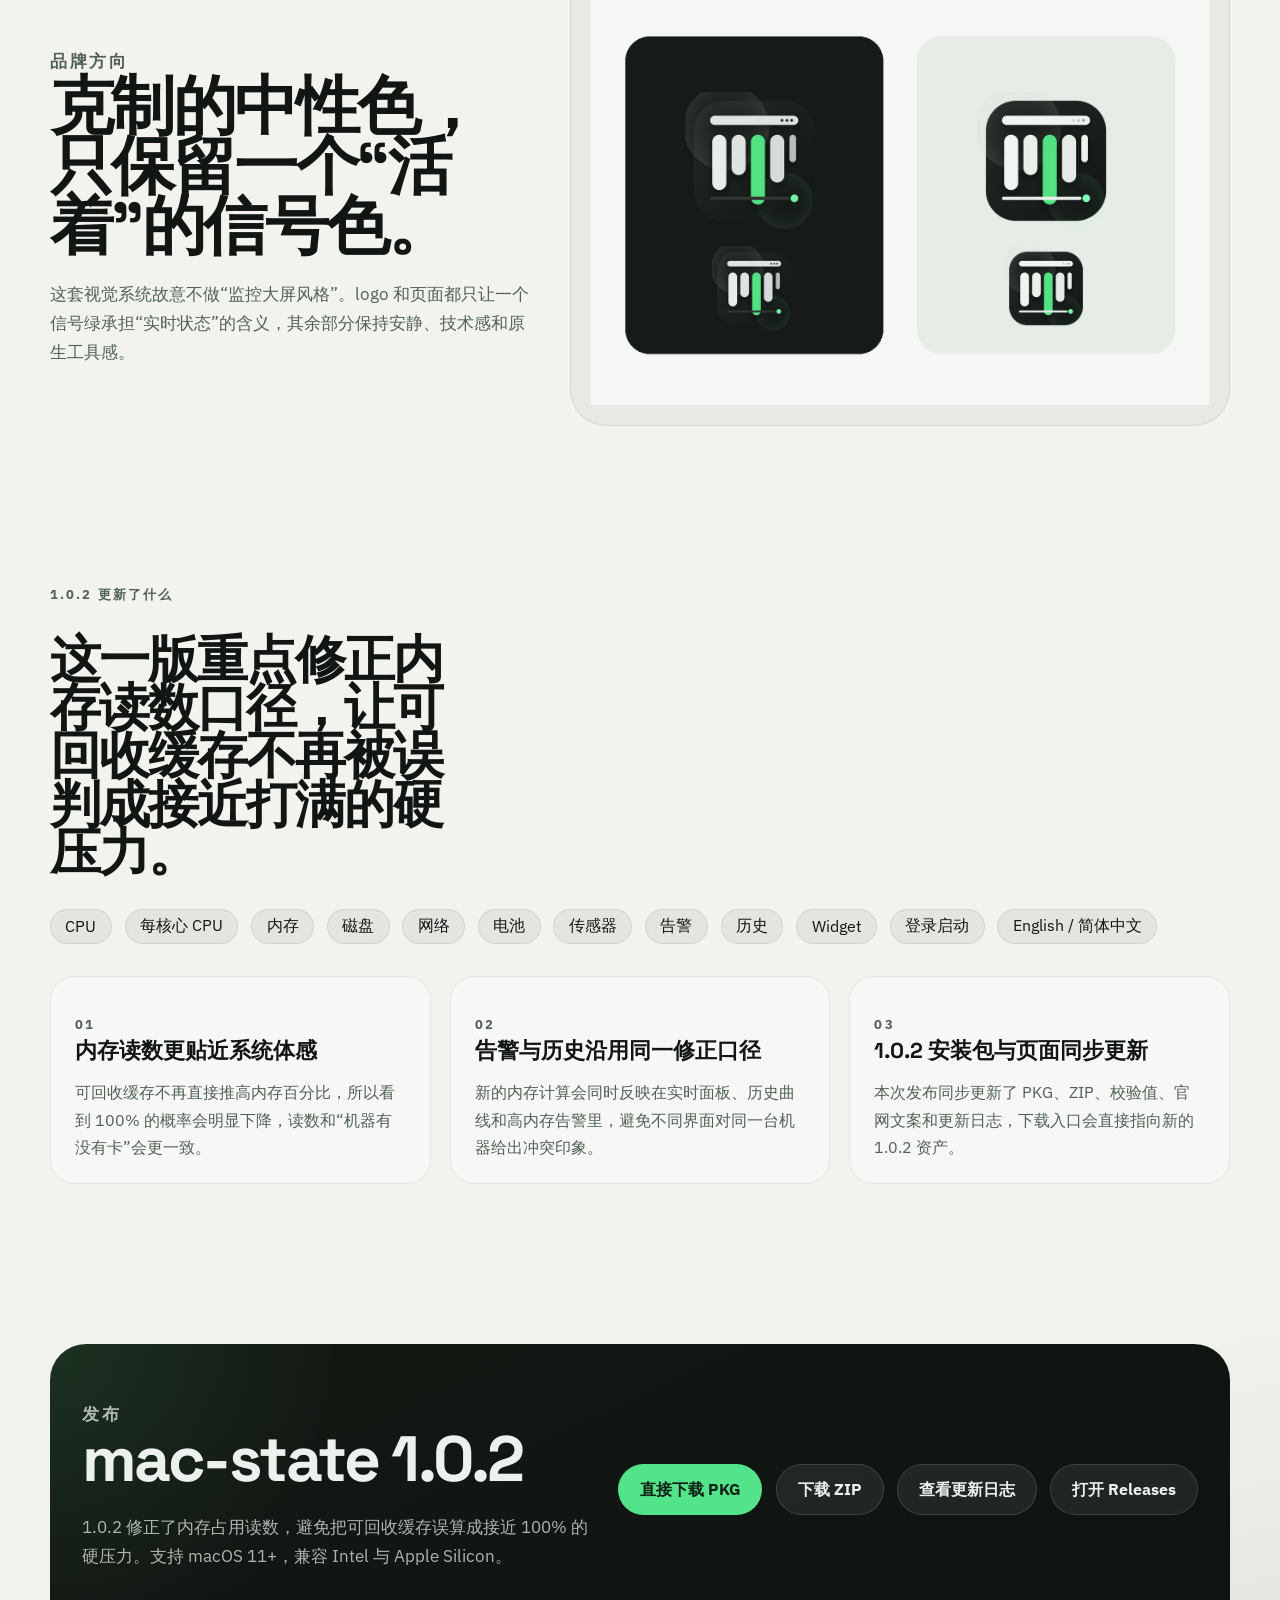
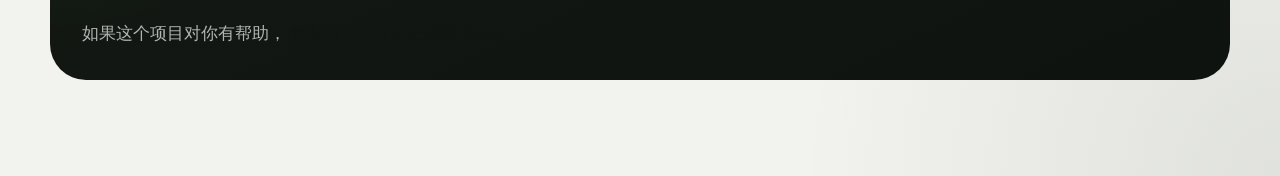
==== commit 185d0bff: "Release 1.0.2" ====
--- a/docs/index.html
+++ b/docs/index.html
@@ -3,10 +3,10 @@
   <head>
     <meta charset="utf-8" />
     <meta name="viewport" content="width=device-width, initial-scale=1" />
-    <title>mac-state 1.0.1</title>
+    <title>mac-state 1.0.2</title>
     <meta
       name="description"
-      content="mac-state 是一个原生 macOS 菜单栏状态监测工具，强调轻量、实时、可配置，以及更克制的桌面体验。"
+      content="mac-state 1.0.2 是一个原生 macOS 菜单栏状态监测工具，修正了内存读数口径，让百分比更贴近真实系统压力。"
     />
     <meta name="theme-color" content="#111613" />
     <link rel="icon" type="image/png" href="branding/mac-state-logo-1024.png" />
@@ -45,14 +45,14 @@
       <main id="top">
         <section class="hero">
           <div class="hero-copy">
-            <p class="eyebrow" data-i18n="eyebrowVersion">版本 1.0.1</p>
+            <p class="eyebrow" data-i18n="eyebrowVersion">版本 1.0.2</p>
             <h1 data-i18n="heroTitle">一个原生的 macOS 菜单栏状态监测工具，轻、准、可控。</h1>
             <p class="lede" data-i18n="heroLede">
               mac-state 把实时系统指标放回菜单栏该有的位置。先看最关键的信息，再按需打开细节，不把桌面变成一个喧闹的大屏监控台。
             </p>
 
             <div class="hero-actions">
-              <a class="button button-primary" href="https://github.com/henry-insomniac/mac-state/releases/download/v1.0.1/mac-state-1.0.1-macos-unsigned.pkg" data-i18n="heroPrimaryCta">直接下载 PKG</a>
+              <a class="button button-primary" href="https://github.com/henry-insomniac/mac-state/releases/download/v1.0.2/mac-state-1.0.2-macos-unsigned.pkg" data-i18n="heroPrimaryCta">直接下载 PKG</a>
               <a class="button button-secondary" href="https://github.com/henry-insomniac/mac-state" data-i18n="heroSecondaryCta">查看源码</a>
             </div>
 
@@ -70,7 +70,7 @@
               <a class="community-card" href="https://github.com/henry-insomniac/mac-state/releases">
                 <p class="community-kicker" data-i18n="communityReleaseKicker">获取构建</p>
                 <strong data-i18n="communityReleaseTitle">打开 Releases</strong>
-                <span data-i18n="communityReleaseBody">下载 1.0.1 构建、校验值和后续更新版本。</span>
+                <span data-i18n="communityReleaseBody">下载 1.0.2 构建、校验值，并查看这次内存读数修正。</span>
               </a>
             </div>
 
@@ -166,8 +166,8 @@
 
         <section class="section section-modules" id="modules">
           <div class="section-heading">
-            <p class="eyebrow" data-i18n="shipsEyebrow">1.0.1 包含什么</p>
-            <h2 data-i18n="shipsTitle">核心遥测能力已经齐了，同时还保留了收敛界面的空间。</h2>
+            <p class="eyebrow" data-i18n="shipsEyebrow">1.0.2 更新了什么</p>
+            <h2 data-i18n="shipsTitle">这一版重点修正内存读数口径，让可回收缓存不再被误判成接近打满的硬压力。</h2>
           </div>
 
           <div class="module-strip">
@@ -188,18 +188,18 @@
           <div class="story-grid">
             <article class="story-card">
               <p class="story-index">01</p>
-              <h3 data-i18n="storyOneTitle">只显示真正重要的内容</h3>
-              <p data-i18n="storyOneBody">用户可以隐藏不需要的 dashboard 模块，重新排序保留下来的部分，让弹出面板保持短而清楚。</p>
+              <h3 data-i18n="storyOneTitle">内存读数更贴近系统体感</h3>
+              <p data-i18n="storyOneBody">可回收缓存不再直接推高内存百分比，所以看到 100% 的概率会明显下降，读数和“机器有没有卡”会更一致。</p>
             </article>
             <article class="story-card">
               <p class="story-index">02</p>
-              <h3 data-i18n="storyTwoTitle">更早发现问题</h3>
-              <p data-i18n="storyTwoBody">本地告警已经覆盖 CPU、内存、电池和磁盘活动，并提供冷却时间和最近告警历史。</p>
+              <h3 data-i18n="storyTwoTitle">告警与历史沿用同一修正口径</h3>
+              <p data-i18n="storyTwoBody">新的内存计算会同时反映在实时面板、历史曲线和高内存告警里，避免不同界面对同一台机器给出冲突印象。</p>
             </article>
             <article class="story-card">
               <p class="story-index">03</p>
-              <h3 data-i18n="storyThreeTitle">不止是一个 demo</h3>
-              <p data-i18n="storyThreeBody">实时历史、24 小时聚合、CSV 导出、Widget 快照和正式图标系统，让这个项目开始具备产品感而不是原型感。</p>
+              <h3 data-i18n="storyThreeTitle">1.0.2 安装包与页面同步更新</h3>
+              <p data-i18n="storyThreeBody">本次发布同步更新了 PKG、ZIP、校验值、官网文案和更新日志，下载入口会直接指向新的 1.0.2 资产。</p>
             </article>
           </div>
         </section>
@@ -208,13 +208,14 @@
           <div class="download-panel">
             <div>
               <p class="eyebrow" data-i18n="downloadEyebrow">发布</p>
-              <h2>mac-state 1.0.1</h2>
-              <p data-i18n="downloadBody">支持 macOS 11+，兼容 Intel 与 Apple Silicon。本地打包流程会输出 Release zip 以及对应的 SHA-256 校验值。</p>
+              <h2>mac-state 1.0.2</h2>
+              <p data-i18n="downloadBody">1.0.2 修正了内存占用读数，避免把可回收缓存误算成接近 100% 的硬压力。支持 macOS 11+，兼容 Intel 与 Apple Silicon。</p>
             </div>
 
             <div class="download-actions">
-              <a class="button button-primary" href="https://github.com/henry-insomniac/mac-state/releases/download/v1.0.1/mac-state-1.0.1-macos-unsigned.pkg" data-i18n="downloadPrimaryCta">直接下载 PKG</a>
-              <a class="button button-secondary" href="https://github.com/henry-insomniac/mac-state/releases/download/v1.0.1/mac-state-1.0.1-macos.zip" data-i18n="downloadSecondaryCta">下载 ZIP</a>
+              <a class="button button-primary" href="https://github.com/henry-insomniac/mac-state/releases/download/v1.0.2/mac-state-1.0.2-macos-unsigned.pkg" data-i18n="downloadPrimaryCta">直接下载 PKG</a>
+              <a class="button button-secondary" href="https://github.com/henry-insomniac/mac-state/releases/download/v1.0.2/mac-state-1.0.2-macos.zip" data-i18n="downloadSecondaryCta">下载 ZIP</a>
+              <a class="button button-secondary" href="https://github.com/henry-insomniac/mac-state/blob/main/CHANGELOG.md" data-i18n="downloadChangelogCta">查看更新日志</a>
               <a class="button button-secondary" href="https://github.com/henry-insomniac/mac-state/releases" data-i18n="downloadTertiaryCta">打开 Releases</a>
             </div>
 
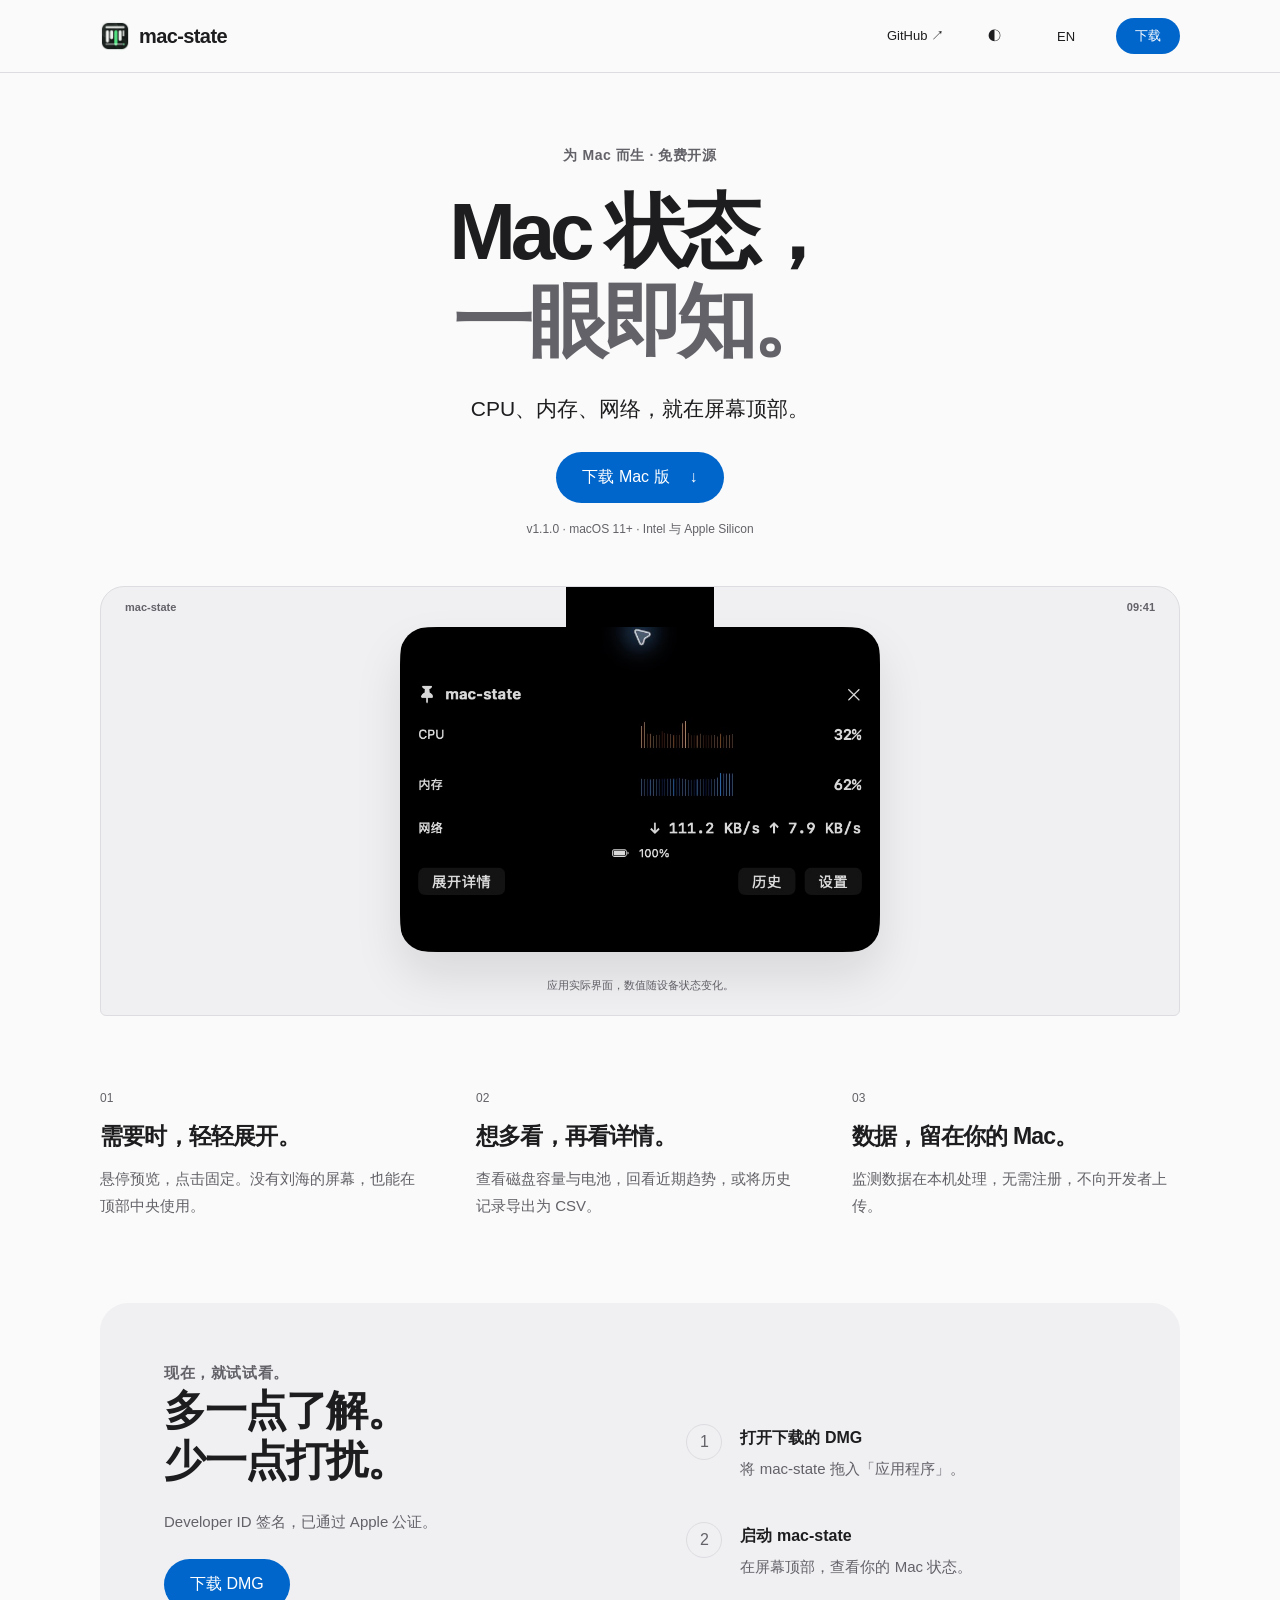
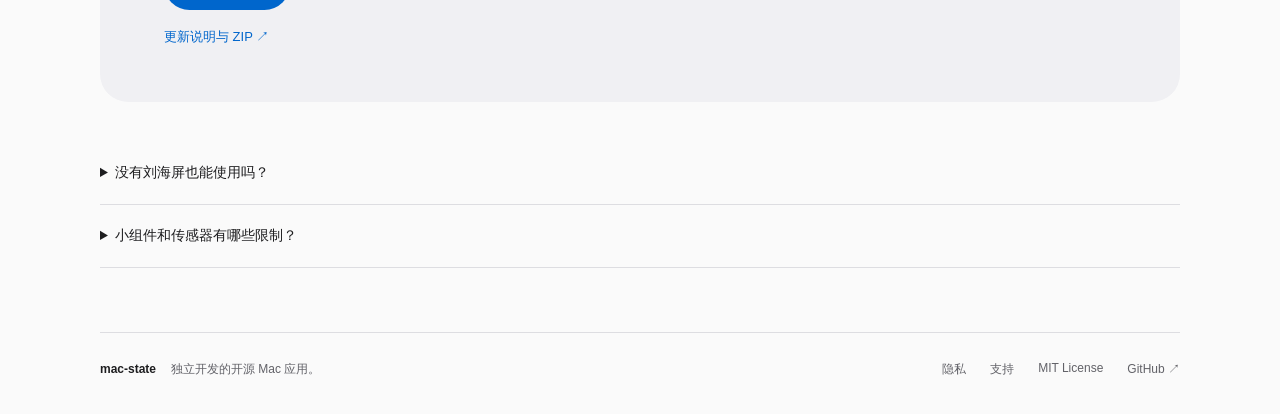
==== commit f5b0a5ca: "Release mac-state 1.1.0 and redesign product homepage" ====
--- a/docs/index.html
+++ b/docs/index.html
@@ -1,231 +1,32 @@
-<!DOCTYPE html>
+<!doctype html>
 <html lang="zh-CN">
-  <head>
-    <meta charset="utf-8" />
-    <meta name="viewport" content="width=device-width, initial-scale=1" />
-    <title>mac-state 1.0.2</title>
-    <meta
-      name="description"
-      content="mac-state 1.0.2 是一个原生 macOS 菜单栏状态监测工具，修正了内存读数口径，让百分比更贴近真实系统压力。"
-    />
-    <meta name="theme-color" content="#111613" />
-    <link rel="icon" type="image/png" href="branding/mac-state-logo-1024.png" />
-    <link rel="preconnect" href="https://fonts.googleapis.com" />
-    <link rel="preconnect" href="https://fonts.gstatic.com" crossorigin />
-    <link
-      href="https://fonts.googleapis.com/css2?family=IBM+Plex+Sans:wght@400;500;600;700&family=Space+Grotesk:wght@500;700&display=swap"
-      rel="stylesheet"
-    />
-    <link rel="stylesheet" href="assets/site.css" />
-    <script src="assets/site.js" defer></script>
-  </head>
-  <body>
-    <div class="site-shell">
-      <header class="topbar">
-        <a class="brand" href="#top" aria-label="mac-state home">
-          <img src="branding/mac-state-logo-1024.png" alt="mac-state logo" />
-          <span>mac-state</span>
-        </a>
-
-        <div class="topbar-actions">
-          <nav class="topnav" aria-label="Primary">
-            <a href="#features" data-i18n="navFeatures">功能</a>
-            <a href="#modules" data-i18n="navModules">模块</a>
-            <a href="#download" data-i18n="navDownload">下载</a>
-            <a href="https://github.com/henry-insomniac/mac-state">GitHub</a>
-          </nav>
-
-          <div class="language-switch" role="group" aria-label="Language switch">
-            <button type="button" class="language-button is-active" data-language-button="zh-CN">中文</button>
-            <button type="button" class="language-button" data-language-button="en">EN</button>
-          </div>
-        </div>
-      </header>
-
-      <main id="top">
-        <section class="hero">
-          <div class="hero-copy">
-            <p class="eyebrow" data-i18n="eyebrowVersion">版本 1.0.2</p>
-            <h1 data-i18n="heroTitle">一个原生的 macOS 菜单栏状态监测工具，轻、准、可控。</h1>
-            <p class="lede" data-i18n="heroLede">
-              mac-state 把实时系统指标放回菜单栏该有的位置。先看最关键的信息，再按需打开细节，不把桌面变成一个喧闹的大屏监控台。
-            </p>
-
-            <div class="hero-actions">
-              <a class="button button-primary" href="https://github.com/henry-insomniac/mac-state/releases/download/v1.0.2/mac-state-1.0.2-macos-unsigned.pkg" data-i18n="heroPrimaryCta">直接下载 PKG</a>
-              <a class="button button-secondary" href="https://github.com/henry-insomniac/mac-state" data-i18n="heroSecondaryCta">查看源码</a>
-            </div>
-
-            <div class="community-rail" aria-label="Community actions">
-              <a class="community-card" href="https://github.com/henry-insomniac/mac-state">
-                <p class="community-kicker" data-i18n="communityStarKicker">支持项目</p>
-                <strong data-i18n="communityStarTitle">给项目一个 Star</strong>
-                <span data-i18n="communityStarBody">如果你喜欢它，这是最直接的支持方式。</span>
-              </a>
-              <a class="community-card" href="https://github.com/henry-insomniac/mac-state/fork">
-                <p class="community-kicker" data-i18n="communityForkKicker">参与贡献</p>
-                <strong data-i18n="communityForkTitle">Fork 并开始改进</strong>
-                <span data-i18n="communityForkBody">把你需要的监控模块和界面体验直接做进来。</span>
-              </a>
-              <a class="community-card" href="https://github.com/henry-insomniac/mac-state/releases">
-                <p class="community-kicker" data-i18n="communityReleaseKicker">获取构建</p>
-                <strong data-i18n="communityReleaseTitle">打开 Releases</strong>
-                <span data-i18n="communityReleaseBody">下载 1.0.2 构建、校验值，并查看这次内存读数修正。</span>
-              </a>
-            </div>
-
-            <p class="support-note">
-              <span data-i18n="heroStarLead">如果你喜欢这个项目，</span>
-              <a href="https://github.com/henry-insomniac/mac-state" data-i18n="heroStarLink">欢迎给它一个 Star。</a>
-            </p>
-
-            <ul class="signal-rail" aria-label="Highlights">
-              <li data-i18n="highlightOne">macOS 11+</li>
-              <li data-i18n="highlightTwo">Intel + Apple Silicon</li>
-              <li data-i18n="highlightThree">菜单栏优先</li>
-              <li data-i18n="highlightFour">模块可配置</li>
-            </ul>
-          </div>
-
-          <div class="hero-stage" aria-hidden="true">
-            <div class="stage-card stage-card-primary">
-              <div class="stage-window-bar">
-                <span></span>
-                <span></span>
-                <span></span>
-              </div>
-              <div class="stage-grid">
-                <div class="stage-panel stage-panel-icon">
-                  <img src="branding/mac-state-logo-1024.png" alt="" />
-                </div>
-                <div class="stage-panel stage-panel-meter">
-                  <p>CPU</p>
-                  <strong>24%</strong>
-                  <div class="meter meter-green"><span style="width: 24%"></span></div>
-                </div>
-                <div class="stage-panel stage-panel-meter">
-                  <p data-i18n="stageMemory">内存</p>
-                  <strong>11.4 GB</strong>
-                  <div class="meter meter-white"><span style="width: 68%"></span></div>
-                </div>
-                <div class="stage-panel stage-panel-meter">
-                  <p data-i18n="stageNetwork">网络</p>
-                  <strong>↓ 194 MB ↑ 2 GB</strong>
-                  <div class="throughput">
-                    <span></span><span></span><span></span><span></span><span></span><span></span>
-                  </div>
-                </div>
-              </div>
-            </div>
-            <div class="stage-card stage-card-floating">
-              <p data-i18n="stageModulesTitle">面板模块</p>
-              <ul>
-                <li data-i18n="moduleBattery">电池</li>
-                <li data-i18n="moduleNetwork">网络</li>
-                <li data-i18n="moduleSensors">传感器</li>
-                <li data-i18n="moduleAlerts">告警</li>
-              </ul>
-            </div>
-          </div>
-        </section>
-
-        <section class="section section-metrics" id="features">
-          <div class="section-heading">
-            <p class="eyebrow" data-i18n="featuresEyebrow">为什么它感觉不一样</p>
-            <h2 data-i18n="featuresTitle">它是为菜单栏设计的，不是把大屏监控缩小后塞进去。</h2>
-          </div>
-
-          <div class="feature-columns">
-            <article>
-              <h3 data-i18n="featureOneTitle">总览优先</h3>
-              <p data-i18n="featureOneBody">弹出面板顶部先显示关键图表。用户不需要展开一堆区域，才能知道这台机器现在是什么状态。</p>
-            </article>
-            <article>
-              <h3 data-i18n="featureTwoTitle">模块按需显示</h3>
-              <p data-i18n="featureTwoBody">面板卡片是可配置的。用户可以只显示自己关心的模块、调整顺序，并决定哪些区域默认展开。</p>
-            </article>
-            <article>
-              <h3 data-i18n="featureThreeTitle">原生采样栈</h3>
-              <p data-i18n="featureThreeBody">CPU、内存、磁盘、网络、电池、告警、Widget 和登录启动都建立在 Swift、SwiftUI 与 AppKit 上，而不是跨端壳。</p>
-            </article>
-          </div>
-        </section>
-
-        <section class="section section-preview">
-          <div class="preview-copy">
-            <p class="eyebrow" data-i18n="brandEyebrow">品牌方向</p>
-            <h2 data-i18n="brandTitle">克制的中性色，只保留一个“活着”的信号色。</h2>
-            <p data-i18n="brandBody">
-              这套视觉系统故意不做“监控大屏风格”。logo 和页面都只让一个信号绿承担“实时状态”的含义，其余部分保持安静、技术感和原生工具感。
-            </p>
-          </div>
-          <div class="preview-image">
-            <img src="branding/mac-state-logo-preview.png" alt="mac-state logo on dark and light surfaces" />
-          </div>
-        </section>
-
-        <section class="section section-modules" id="modules">
-          <div class="section-heading">
-            <p class="eyebrow" data-i18n="shipsEyebrow">1.0.2 更新了什么</p>
-            <h2 data-i18n="shipsTitle">这一版重点修正内存读数口径，让可回收缓存不再被误判成接近打满的硬压力。</h2>
-          </div>
-
-          <div class="module-strip">
-            <span>CPU</span>
-            <span data-i18n="moduleTagPerCore">每核心 CPU</span>
-            <span data-i18n="moduleTagMemory">内存</span>
-            <span data-i18n="moduleTagDisk">磁盘</span>
-            <span data-i18n="moduleTagNetwork">网络</span>
-            <span data-i18n="moduleTagBattery">电池</span>
-            <span data-i18n="moduleTagSensors">传感器</span>
-            <span data-i18n="moduleTagAlerts">告警</span>
-            <span data-i18n="moduleTagHistory">历史</span>
-            <span data-i18n="moduleTagWidgets">Widget</span>
-            <span data-i18n="moduleTagLaunchAtLogin">登录启动</span>
-            <span data-i18n="moduleTagLanguages">English / 简体中文</span>
-          </div>
-
-          <div class="story-grid">
-            <article class="story-card">
-              <p class="story-index">01</p>
-              <h3 data-i18n="storyOneTitle">内存读数更贴近系统体感</h3>
-              <p data-i18n="storyOneBody">可回收缓存不再直接推高内存百分比，所以看到 100% 的概率会明显下降，读数和“机器有没有卡”会更一致。</p>
-            </article>
-            <article class="story-card">
-              <p class="story-index">02</p>
-              <h3 data-i18n="storyTwoTitle">告警与历史沿用同一修正口径</h3>
-              <p data-i18n="storyTwoBody">新的内存计算会同时反映在实时面板、历史曲线和高内存告警里，避免不同界面对同一台机器给出冲突印象。</p>
-            </article>
-            <article class="story-card">
-              <p class="story-index">03</p>
-              <h3 data-i18n="storyThreeTitle">1.0.2 安装包与页面同步更新</h3>
-              <p data-i18n="storyThreeBody">本次发布同步更新了 PKG、ZIP、校验值、官网文案和更新日志，下载入口会直接指向新的 1.0.2 资产。</p>
-            </article>
-          </div>
-        </section>
-
-        <section class="section section-download" id="download">
-          <div class="download-panel">
-            <div>
-              <p class="eyebrow" data-i18n="downloadEyebrow">发布</p>
-              <h2>mac-state 1.0.2</h2>
-              <p data-i18n="downloadBody">1.0.2 修正了内存占用读数，避免把可回收缓存误算成接近 100% 的硬压力。支持 macOS 11+，兼容 Intel 与 Apple Silicon。</p>
-            </div>
-
-            <div class="download-actions">
-              <a class="button button-primary" href="https://github.com/henry-insomniac/mac-state/releases/download/v1.0.2/mac-state-1.0.2-macos-unsigned.pkg" data-i18n="downloadPrimaryCta">直接下载 PKG</a>
-              <a class="button button-secondary" href="https://github.com/henry-insomniac/mac-state/releases/download/v1.0.2/mac-state-1.0.2-macos.zip" data-i18n="downloadSecondaryCta">下载 ZIP</a>
-              <a class="button button-secondary" href="https://github.com/henry-insomniac/mac-state/blob/main/CHANGELOG.md" data-i18n="downloadChangelogCta">查看更新日志</a>
-              <a class="button button-secondary" href="https://github.com/henry-insomniac/mac-state/releases" data-i18n="downloadTertiaryCta">打开 Releases</a>
-            </div>
-
-            <p class="support-note support-note-download">
-              <span data-i18n="downloadStarLead">如果这个项目对你有帮助，</span>
-              <a href="https://github.com/henry-insomniac/mac-state" data-i18n="downloadStarLink">欢迎在 GitHub 上点亮 Star。</a>
-            </p>
-          </div>
-        </section>
-      </main>
-    </div>
-  </body>
-</html>
+<head>
+<meta charset="utf-8"><meta name="viewport" content="width=device-width,initial-scale=1">
+<title>mac-state — Mac 状态，一眼即知。</title>
+<meta name="description" content="在屏幕顶部查看 CPU、内存与网络。免费开源的 Mac 系统监测工具，支持 Intel 与 Apple Silicon，已通过 Apple 公证。">
+<meta name="color-scheme" content="light dark"><meta name="theme-color" content="#f5f5f7">
+<link rel="icon" href="branding/mac-state-logo-1024.png"><link rel="stylesheet" href="assets/site.css"><script src="assets/site.js" defer></script>
+</head>
+<body>
+<a class="skip" href="#main" data-en="Skip to content">跳到内容</a>
+<header><nav class="wrap" aria-label="Main navigation"><a class="brand" href="#"><img src="branding/mac-state-logo-1024.png" width="30" height="30" alt="">mac-state</a><div class="nav-links"><a href="https://github.com/henry-insomniac/mac-state" class="source">GitHub ↗</a><button id="theme" type="button" aria-label="切换明暗外观 / Toggle appearance">◐</button><button id="language" type="button" aria-label="Switch to English">EN</button><a class="button small" href="https://github.com/henry-insomniac/mac-state/releases/download/v1.1.0/mac-state-1.1.0-build-8-developer-id.dmg" data-en="Download">下载</a></div></nav></header>
+<main id="main">
+<section class="hero wrap">
+<p class="eyebrow" data-en="Made for your Mac · Free & open source">为 Mac 而生 · 免费开源</p>
+<h1><span data-en="Your Mac’s pulse.">Mac 状态，</span><br><span class="muted" data-en="Just a glance away.">一眼即知。</span></h1>
+<p class="intro" data-en="CPU, memory and network, right at the top of your screen.">CPU、内存、网络，就在屏幕顶部。</p>
+<a class="button download" href="https://github.com/henry-insomniac/mac-state/releases/download/v1.1.0/mac-state-1.1.0-build-8-developer-id.dmg"><span data-en="Download for Mac">下载 Mac 版</span><span aria-hidden="true">↓</span></a>
+<p class="compatibility" data-en="v1.1.0 · macOS 11+ · Intel & Apple Silicon">v1.1.0 · macOS 11+ · Intel 与 Apple Silicon</p>
+<figure class="product"><div class="display-edge"><span class="menu-label">mac-state</span><span class="menu-clock">09:41</span></div><div class="notch-stem"></div><img src="assets/notch-preview.png" width="840" height="570" alt="mac-state 展开的刘海面板，显示 CPU、内存和网络指标" data-alt-en="Expanded mac-state notch panel showing CPU, memory and network metrics"><figcaption data-en="Actual app interface. Readings vary with your Mac.">应用实际界面，数值随设备状态变化。</figcaption></figure>
+</section>
+<section class="essentials wrap" aria-label="Features">
+<article><span class="index">01</span><h2 data-en="There when you need it.">需要时，轻轻展开。</h2><p data-en="Hover to preview. Click to keep it open. No notch? It sits at the top center.">悬停预览，点击固定。没有刘海的屏幕，也能在顶部中央使用。</p></article>
+<article><span class="index">02</span><h2 data-en="A little more detail.">想多看，再看详情。</h2><p data-en="Check disk space and battery, explore recent trends, or export history as CSV.">查看磁盘容量与电池，回看近期趋势，或将历史记录导出为 CSV。</p></article>
+<article><span class="index">03</span><h2 data-en="Your data stays yours.">数据，留在你的 Mac。</h2><p data-en="Metrics are processed locally, with no account and no uploads to the developer.">监测数据在本机处理，无需注册，不向开发者上传。</p></article>
+</section>
+<section class="get wrap" id="download"><div><p class="eyebrow" data-en="Ready when you are">现在，就试试看。</p><h2 data-en="A small addition.
+A clearer picture.">多一点了解。<br>少一点打扰。</h2><p data-en="Developer ID signed and notarized by Apple.">Developer ID 签名，已通过 Apple 公证。</p><a class="button" href="https://github.com/henry-insomniac/mac-state/releases/download/v1.1.0/mac-state-1.1.0-build-8-developer-id.dmg" data-en="Download DMG">下载 DMG</a><a class="release-link" href="https://github.com/henry-insomniac/mac-state/releases/tag/v1.1.0" data-en="Release notes & ZIP ↗">更新说明与 ZIP ↗</a></div><ol class="steps"><li><span>1</span><div><h3 data-en="Open the download">打开下载的 DMG</h3><p data-en="Drag mac-state into Applications.">将 mac-state 拖入「应用程序」。</p></div></li><li><span>2</span><div><h3 data-en="Launch mac-state">启动 mac-state</h3><p data-en="Find it at the top of your screen.">在屏幕顶部，查看你的 Mac 状态。</p></div></li></ol></section>
+<section class="faq wrap" aria-label="Frequently asked questions"><details><summary data-en="Does it work without a notch?">没有刘海屏也能使用吗？</summary><p data-en="Yes. The entry sits at the top center on displays without a notch. Full-screen visibility is optional in Settings.">可以。无刘海显示器使用顶部中央入口；是否在全屏时显示，可在设置中选择。</p></details><details><summary data-en="What about widgets and sensor readings?">小组件和传感器有哪些限制？</summary><p data-en="Widget refresh is scheduled by macOS. This version shows macOS thermal state; temperature, fan speed and live disk throughput are unavailable.">小组件刷新由 macOS 调度。本版提供 macOS 热状态，不提供温度、风扇转速及磁盘实时吞吐读数。</p></details></section>
+</main>
+<footer class="wrap"><div><strong>mac-state</strong><span data-en="An independent, open-source Mac app.">独立开发的开源 Mac 应用。</span></div><nav aria-label="Footer"><a href="app-store/privacy.html" data-en="Privacy">隐私</a><a href="app-store/support.html" data-en="Support">支持</a><a href="https://github.com/henry-insomniac/mac-state/blob/main/LICENSE">MIT License</a><a href="https://github.com/henry-insomniac/mac-state">GitHub ↗</a></nav></footer>
+</body></html>
--- a/docs/assets/site.css
+++ b/docs/assets/site.css
@@ -1,609 +1,3 @@
-:root {
-  color-scheme: dark light;
-  --bg: #f2f3ef;
-  --panel: #101411;
-  --panel-soft: #171d18;
-  --panel-line: rgba(226, 234, 228, 0.08);
-  --text: #121613;
-  --muted: #526157;
-  --white: #edf1ed;
-  --signal: #53e38a;
-  --signal-soft: rgba(83, 227, 138, 0.14);
-  --line: rgba(18, 22, 19, 0.12);
-  --shadow: 0 40px 100px rgba(12, 18, 15, 0.12);
-  --radius-xl: 36px;
-  --radius-lg: 24px;
-  --radius-md: 18px;
-  --container: 1180px;
-}
+*{box-sizing:border-box}html{scroll-behavior:smooth;scroll-padding-top:90px}body{margin:0;background:var(--bg);color:var(--ink);font-family:-apple-system,BlinkMacSystemFont,"SF Pro Display","Segoe UI","PingFang SC",sans-serif;-webkit-font-smoothing:antialiased;--bg:#fafafa;--ink:#1d1d1f;--secondary:#626268;--line:#dddde1;--surface:#f0f0f3;--blue:#0066cc}a{color:inherit;text-decoration:none}button{font:inherit}a,button,summary{-webkit-tap-highlight-color:transparent}a:focus-visible,button:focus-visible,summary:focus-visible{outline:3px solid var(--blue);outline-offset:6px}a:hover{color:var(--blue)}.wrap{width:min(1080px,calc(100% - 64px));margin-inline:auto}header{position:sticky;top:0;z-index:10;background:var(--bg);border-bottom:1px solid var(--line)}header nav{height:72px;display:flex;align-items:center;justify-content:space-between}.brand{display:flex;align-items:center;gap:9px;font-size:20px;font-weight:650;letter-spacing:-.6px}.brand img{border-radius:8px}.nav-links{display:flex;align-items:center;gap:28px;font-size:13px}#language,#theme{border:0;background:none;color:var(--ink);cursor:pointer;min-width:44px;min-height:44px}.button{display:inline-flex;align-items:center;justify-content:center;gap:20px;background:var(--blue);color:#fff;border-radius:999px;padding:15px 26px;font-size:16px;font-weight:500;transition:background .2s,transform .2s}.button:hover{background:#0058b0;color:#fff;transform:translateY(-1px)}.small{padding:9px 19px;font-size:13px}.hero{text-align:center;padding-top:74px}.eyebrow{font-size:14px;font-weight:600;letter-spacing:.04em;margin:0 0 22px;color:var(--secondary)}h1{font-size:clamp(48px,6.3vw,80px);line-height:1.12;letter-spacing:-.065em;font-weight:650;margin:0}.muted{color:var(--secondary)}.intro{font-size:clamp(17px,2vw,21px);line-height:1.6;margin:26px 0}.compatibility{font-size:12px;color:var(--secondary);margin:18px 0 48px}.product{margin:0;position:relative;background:var(--surface);border:1px solid var(--line);border-radius:24px 24px 6px 6px;padding:0 24px 22px;overflow:hidden}.display-edge{height:40px;display:flex;align-items:center;justify-content:space-between;padding:0 0;font-size:11px;font-weight:600;color:var(--secondary)}.notch-stem{position:absolute;top:0;left:50%;transform:translateX(-50%);width:148px;height:40px;background:#000}.product img{display:block;position:relative;width:min(480px,100%);height:auto;margin:0 auto 26px;border-radius:28px;box-shadow:0 24px 48px #0000001a}.product figcaption{font-size:11px;color:var(--secondary)}.essentials{display:grid;grid-template-columns:repeat(3,1fr);gap:48px;padding-block:72px 84px}.index{font-size:12px;color:var(--secondary);font-variant-numeric:tabular-nums}h2{font-size:23px;letter-spacing:-.035em;line-height:1.35;font-weight:600;margin:15px 0 12px}article p,.get p,.steps p{font-size:15px;line-height:1.8;color:var(--secondary);margin:0}.get{background:var(--surface);border-radius:28px;padding:56px 64px;display:grid;grid-template-columns:1.1fr 1fr;gap:50px;align-items:center}.get h2{font-size:42px;white-space:pre-line;line-height:1.2;margin:0 0 22px}.get .button{margin-top:24px}.release-link{display:block;margin-top:18px;font-size:13px;color:var(--blue)}.steps{padding:0;margin:0;list-style:none;display:grid;gap:40px}.steps li{display:flex;gap:18px;align-items:flex-start}.steps li>span{border:1px solid var(--line);border-radius:50%;width:36px;height:36px;display:grid;place-items:center;flex-shrink:0;color:var(--secondary)}h3{font-size:16px;margin:4px 0 6px}.faq{padding-block:40px 64px}details{border-bottom:1px solid var(--line);padding:22px 0;font-size:14px}summary{cursor:pointer;font-weight:550}details p{color:var(--secondary);line-height:1.8;max-width:760px}footer{border-top:1px solid var(--line);padding-block:28px 36px;display:flex;align-items:center;justify-content:space-between;font-size:12px;color:var(--secondary)}footer strong{color:var(--ink);margin-right:15px}footer nav{display:flex;gap:24px}.skip{position:fixed;top:-100px;left:20px;background:var(--bg);padding:14px;z-index:30}.skip:focus{top:10px}@media(prefers-color-scheme:dark){body{--bg:#161617;--ink:#f5f5f7;--secondary:#a1a1a8;--surface:#222224;--line:#3b3b40;--blue:#2997ff}.button{background:#0071e3}.product img{box-shadow:0 24px 48px #0003}}@media(max-width:680px){.wrap{width:calc(100% - 40px)}header nav{height:64px}.nav-links{gap:10px}.source{display:none}.hero{padding-top:54px}.hero h1{font-size:54px}.intro{max-width:280px;margin:22px auto}.compatibility{font-size:11px}.product{padding-inline:12px;border-radius:18px}.product img{margin-bottom:20px}.menu-label,.menu-clock{font-size:9px}.notch-stem{width:100px}.essentials{grid-template-columns:1fr;gap:30px;padding-block:45px}.essentials article{padding-left:32px;position:relative}.index{position:absolute;left:0;top:6px}.essentials h2{margin-top:0;font-size:22px}.get{grid-template-columns:1fr;padding:32px 26px;gap:40px}.get h2{font-size:36px}.steps{gap:24px}footer{display:block}footer nav{margin-top:22px;gap:22px}footer span{display:block;margin-top:8px}}@media(prefers-reduced-motion:reduce){html{scroll-behavior:auto}*{transition:none!important}}
 
-* {
-  box-sizing: border-box;
-}
-
-html {
-  scroll-behavior: smooth;
-}
-
-body {
-  margin: 0;
-  font-family: "IBM Plex Sans", sans-serif;
-  background:
-    radial-gradient(circle at top left, rgba(83, 227, 138, 0.08), transparent 28rem),
-    radial-gradient(circle at bottom right, rgba(16, 20, 17, 0.08), transparent 30rem),
-    var(--bg);
-  color: var(--text);
-}
-
-img {
-  display: block;
-  max-width: 100%;
-}
-
-a {
-  color: inherit;
-  text-decoration: none;
-}
-
-.site-shell {
-  width: min(calc(100% - 2rem), var(--container));
-  margin: 0 auto;
-  padding-bottom: 5rem;
-}
-
-.topbar {
-  display: flex;
-  align-items: center;
-  justify-content: space-between;
-  gap: 1.5rem;
-  padding: 1.25rem 0 0;
-}
-
-.brand {
-  display: inline-flex;
-  align-items: center;
-  gap: 0.85rem;
-  font-family: "Space Grotesk", sans-serif;
-  font-size: 1.05rem;
-  font-weight: 700;
-}
-
-.brand img {
-  width: 2.5rem;
-  height: 2.5rem;
-  border-radius: 0.85rem;
-  box-shadow: 0 16px 34px rgba(15, 19, 16, 0.18);
-}
-
-.topnav {
-  display: inline-flex;
-  align-items: center;
-  gap: 1.2rem;
-  color: var(--muted);
-  font-size: 0.96rem;
-}
-
-.topbar-actions {
-  display: inline-flex;
-  align-items: center;
-  gap: 1rem;
-}
-
-.language-switch {
-  display: inline-flex;
-  align-items: center;
-  gap: 0.2rem;
-  padding: 0.22rem;
-  border-radius: 999px;
-  background: rgba(18, 22, 19, 0.05);
-  border: 1px solid rgba(18, 22, 19, 0.08);
-}
-
-.language-button {
-  appearance: none;
-  border: 0;
-  background: transparent;
-  color: var(--muted);
-  min-width: 3.2rem;
-  min-height: 2.2rem;
-  padding: 0 0.8rem;
-  border-radius: 999px;
-  font: inherit;
-  font-size: 0.92rem;
-  font-weight: 700;
-  cursor: pointer;
-  transition: background-color 180ms ease, color 180ms ease, transform 180ms ease;
-}
-
-.language-button:hover {
-  transform: translateY(-1px);
-}
-
-.language-button.is-active {
-  background: var(--panel);
-  color: var(--white);
-}
-
-.hero {
-  display: grid;
-  grid-template-columns: minmax(0, 1.1fr) minmax(20rem, 0.9fr);
-  gap: clamp(2rem, 4vw, 4rem);
-  align-items: center;
-  min-height: calc(100vh - 5rem);
-  padding: 4rem 0;
-}
-
-.hero-copy h1,
-.section-heading h2,
-.preview-copy h2,
-.download-panel h2 {
-  margin: 0;
-  font-family: "Space Grotesk", sans-serif;
-  font-size: clamp(2.8rem, 5vw, 5.4rem);
-  line-height: 0.94;
-  letter-spacing: -0.04em;
-}
-
-.hero-copy h1 {
-  max-width: 11ch;
-}
-
-.eyebrow,
-.story-index {
-  margin: 0 0 1rem;
-  color: var(--muted);
-  font-size: 0.82rem;
-  font-weight: 700;
-  letter-spacing: 0.16em;
-  text-transform: uppercase;
-}
-
-.lede,
-.preview-copy p,
-.download-panel p {
-  max-width: 42rem;
-  margin: 1.5rem 0 0;
-  color: var(--muted);
-  font-size: 1.06rem;
-  line-height: 1.7;
-}
-
-.hero-actions,
-.download-actions {
-  display: flex;
-  flex-wrap: wrap;
-  gap: 0.85rem;
-  margin-top: 2rem;
-}
-
-.community-rail {
-  display: grid;
-  grid-template-columns: repeat(3, minmax(0, 1fr));
-  gap: 0.85rem;
-  margin-top: 1.2rem;
-}
-
-.community-card {
-  display: grid;
-  gap: 0.35rem;
-  padding: 1rem 1.05rem;
-  border-radius: var(--radius-md);
-  background: rgba(18, 22, 19, 0.04);
-  border: 1px solid rgba(18, 22, 19, 0.08);
-  transition: transform 180ms ease, border-color 180ms ease, background-color 180ms ease;
-}
-
-.community-card:hover {
-  transform: translateY(-1px);
-  border-color: rgba(18, 22, 19, 0.18);
-  background: rgba(18, 22, 19, 0.06);
-}
-
-.community-kicker {
-  margin: 0;
-  color: var(--muted);
-  font-size: 0.78rem;
-  font-weight: 700;
-  letter-spacing: 0.12em;
-  text-transform: uppercase;
-}
-
-.community-card strong {
-  font-size: 1rem;
-}
-
-.community-card span {
-  color: var(--muted);
-  font-size: 0.92rem;
-  line-height: 1.55;
-}
-
-.support-note {
-  margin: 1rem 0 0;
-  color: var(--muted);
-  font-size: 0.98rem;
-  line-height: 1.6;
-}
-
-.support-note a {
-  color: var(--text);
-  font-weight: 700;
-}
-
-.support-note-download {
-  margin-top: 1.25rem;
-}
-
-.button {
-  display: inline-flex;
-  align-items: center;
-  justify-content: center;
-  min-height: 3.2rem;
-  padding: 0 1.3rem;
-  border-radius: 999px;
-  border: 1px solid transparent;
-  font-weight: 700;
-  transition: transform 180ms ease, border-color 180ms ease, background-color 180ms ease;
-}
-
-.button:hover {
-  transform: translateY(-1px);
-}
-
-.button-primary {
-  background: var(--panel);
-  color: var(--white);
-}
-
-.button-secondary {
-  background: rgba(18, 22, 19, 0.04);
-  border-color: rgba(18, 22, 19, 0.08);
-}
-
-.signal-rail {
-  display: flex;
-  flex-wrap: wrap;
-  gap: 0.7rem;
-  padding: 0;
-  margin: 2rem 0 0;
-  list-style: none;
-}
-
-.signal-rail li,
-.module-strip span {
-  display: inline-flex;
-  align-items: center;
-  min-height: 2.2rem;
-  padding: 0 0.9rem;
-  border-radius: 999px;
-  background: rgba(18, 22, 19, 0.06);
-  color: var(--text);
-  border: 1px solid rgba(18, 22, 19, 0.08);
-}
-
-.hero-stage {
-  position: relative;
-  min-height: 42rem;
-}
-
-.stage-card {
-  border-radius: var(--radius-xl);
-  overflow: hidden;
-}
-
-.stage-card-primary {
-  position: relative;
-  padding: 2rem;
-  background:
-    radial-gradient(circle at top left, rgba(83, 227, 138, 0.16), transparent 20rem),
-    linear-gradient(145deg, #161c17, #0f1411);
-  box-shadow: var(--shadow);
-}
-
-.stage-window-bar {
-  display: flex;
-  gap: 0.5rem;
-  margin-bottom: 1.5rem;
-}
-
-.stage-window-bar span {
-  width: 0.72rem;
-  height: 0.72rem;
-  border-radius: 50%;
-  background: rgba(237, 241, 237, 0.2);
-}
-
-.stage-grid {
-  display: grid;
-  grid-template-columns: 1.1fr 1fr;
-  gap: 1rem;
-}
-
-.stage-panel {
-  min-height: 12rem;
-  padding: 1.2rem;
-  border-radius: var(--radius-lg);
-  background: rgba(237, 241, 237, 0.04);
-  border: 1px solid var(--panel-line);
-}
-
-.stage-panel-icon {
-  display: flex;
-  align-items: center;
-  justify-content: center;
-  grid-row: span 2;
-}
-
-.stage-panel-icon img {
-  width: 100%;
-  max-width: 17rem;
-}
-
-.stage-panel p,
-.stage-card-floating p {
-  margin: 0;
-  color: rgba(237, 241, 237, 0.64);
-  font-size: 0.82rem;
-  text-transform: uppercase;
-  letter-spacing: 0.14em;
-}
-
-.stage-panel strong {
-  display: block;
-  margin-top: 0.75rem;
-  color: var(--white);
-  font-family: "Space Grotesk", sans-serif;
-  font-size: 1.6rem;
-  line-height: 1.1;
-}
-
-.meter {
-  margin-top: 1rem;
-  height: 0.82rem;
-  border-radius: 999px;
-  background: rgba(237, 241, 237, 0.08);
-  overflow: hidden;
-}
-
-.meter span {
-  display: block;
-  height: 100%;
-  border-radius: inherit;
-}
-
-.meter-green span {
-  background: linear-gradient(90deg, #7cffa5, #43d57f);
-}
-
-.meter-white span {
-  background: linear-gradient(90deg, #f4f6f4, #cdd4ce);
-}
-
-.throughput {
-  display: grid;
-  grid-template-columns: repeat(6, 1fr);
-  gap: 0.55rem;
-  align-items: end;
-  margin-top: 1.25rem;
-  min-height: 4.5rem;
-}
-
-.throughput span {
-  display: block;
-  border-radius: 999px;
-  background: linear-gradient(180deg, rgba(83, 227, 138, 1), rgba(83, 227, 138, 0.18));
-}
-
-.throughput span:nth-child(1) { height: 1.3rem; }
-.throughput span:nth-child(2) { height: 3.8rem; }
-.throughput span:nth-child(3) { height: 2rem; }
-.throughput span:nth-child(4) { height: 2.8rem; }
-.throughput span:nth-child(5) { height: 1.8rem; }
-.throughput span:nth-child(6) { height: 3.2rem; }
-
-.stage-card-floating {
-  position: absolute;
-  right: -1rem;
-  bottom: 2.5rem;
-  width: min(20rem, 48%);
-  padding: 1.25rem;
-  background: rgba(242, 243, 239, 0.92);
-  border: 1px solid rgba(18, 22, 19, 0.08);
-  box-shadow: 0 28px 60px rgba(11, 16, 13, 0.12);
-}
-
-.stage-card-floating ul {
-  display: grid;
-  gap: 0.65rem;
-  padding: 0;
-  margin: 1rem 0 0;
-  list-style: none;
-}
-
-.stage-card-floating li {
-  padding: 0.8rem 0.95rem;
-  border-radius: 1rem;
-  background: rgba(18, 22, 19, 0.05);
-  font-weight: 600;
-}
-
-.section {
-  padding: 5rem 0;
-}
-
-.section-heading {
-  display: grid;
-  gap: 1rem;
-  margin-bottom: 2rem;
-}
-
-.section-heading h2 {
-  max-width: 12ch;
-  font-size: clamp(2.2rem, 4vw, 4rem);
-}
-
-.feature-columns,
-.story-grid {
-  display: grid;
-  grid-template-columns: repeat(3, minmax(0, 1fr));
-  gap: 1.2rem;
-}
-
-.feature-columns article,
-.story-card {
-  padding: 1.4rem 1.5rem;
-  border-top: 1px solid var(--line);
-}
-
-.feature-columns h3,
-.story-card h3 {
-  margin: 0;
-  font-family: "Space Grotesk", sans-serif;
-  font-size: 1.35rem;
-}
-
-.feature-columns p,
-.story-card p {
-  margin: 0.9rem 0 0;
-  color: var(--muted);
-  line-height: 1.7;
-}
-
-.section-preview {
-  display: grid;
-  grid-template-columns: minmax(0, 0.85fr) minmax(22rem, 1.15fr);
-  gap: 2rem;
-  align-items: center;
-}
-
-.preview-image {
-  padding: 1.25rem;
-  border-radius: var(--radius-xl);
-  background: rgba(18, 22, 19, 0.04);
-  border: 1px solid rgba(18, 22, 19, 0.08);
-}
-
-.module-strip {
-  display: flex;
-  flex-wrap: wrap;
-  gap: 0.8rem;
-  margin-bottom: 2rem;
-}
-
-.story-card {
-  border: 1px solid rgba(18, 22, 19, 0.08);
-  border-radius: var(--radius-lg);
-  background: rgba(255, 255, 255, 0.42);
-}
-
-.story-index {
-  margin-bottom: 1.5rem;
-}
-
-.section-download {
-  padding-bottom: 1rem;
-}
-
-.download-panel {
-  display: grid;
-  grid-template-columns: minmax(0, 1fr) auto;
-  gap: 1.5rem;
-  align-items: center;
-  padding: 2rem;
-  border-radius: var(--radius-xl);
-  background:
-    radial-gradient(circle at top left, rgba(83, 227, 138, 0.12), transparent 18rem),
-    linear-gradient(155deg, #141914, #0f1310);
-  color: var(--white);
-}
-
-.download-panel p,
-.download-panel .eyebrow {
-  color: rgba(237, 241, 237, 0.72);
-}
-
-.download-panel .button-secondary {
-  color: var(--white);
-  background: rgba(237, 241, 237, 0.08);
-  border-color: rgba(237, 241, 237, 0.14);
-}
-
-.download-panel .button-primary {
-  background: var(--signal);
-  color: #102014;
-}
-
-@media (max-width: 1024px) {
-  .hero,
-  .section-preview,
-  .download-panel,
-  .feature-columns,
-  .story-grid {
-    grid-template-columns: 1fr;
-  }
-
-  .hero {
-    min-height: auto;
-    padding-top: 3rem;
-  }
-
-  .hero-stage {
-    min-height: auto;
-  }
-
-  .stage-card-floating {
-    position: static;
-    width: auto;
-    margin-top: 1rem;
-  }
-
-  .community-rail {
-    grid-template-columns: 1fr;
-  }
-}
-
-@media (max-width: 720px) {
-  .site-shell {
-    width: min(calc(100% - 1.25rem), var(--container));
-  }
-
-  .topbar {
-    align-items: flex-start;
-    flex-direction: column;
-  }
-
-  .topbar-actions {
-    width: 100%;
-    align-items: flex-start;
-    flex-direction: column;
-  }
-
-  .topnav {
-    flex-wrap: wrap;
-  }
-
-  .stage-grid {
-    grid-template-columns: 1fr;
-  }
-
-  .stage-panel-icon {
-    grid-row: auto;
-  }
-
-  .feature-columns article,
-  .story-card,
-  .download-panel,
-  .stage-card-primary {
-    padding-inline: 1.1rem;
-  }
-}
-
-@media (prefers-reduced-motion: reduce) {
-  html {
-    scroll-behavior: auto;
-  }
-
-  .button {
-    transition: none;
-  }
-}
+html[data-theme="light"] body{--bg:#fafafa;--ink:#1d1d1f;--secondary:#626268;--line:#dddde1;--surface:#f0f0f3;--blue:#0066cc}html[data-theme="dark"] body{--bg:#161617;--ink:#f5f5f7;--secondary:#a1a1a8;--surface:#222224;--line:#3b3b40;--blue:#2997ff}
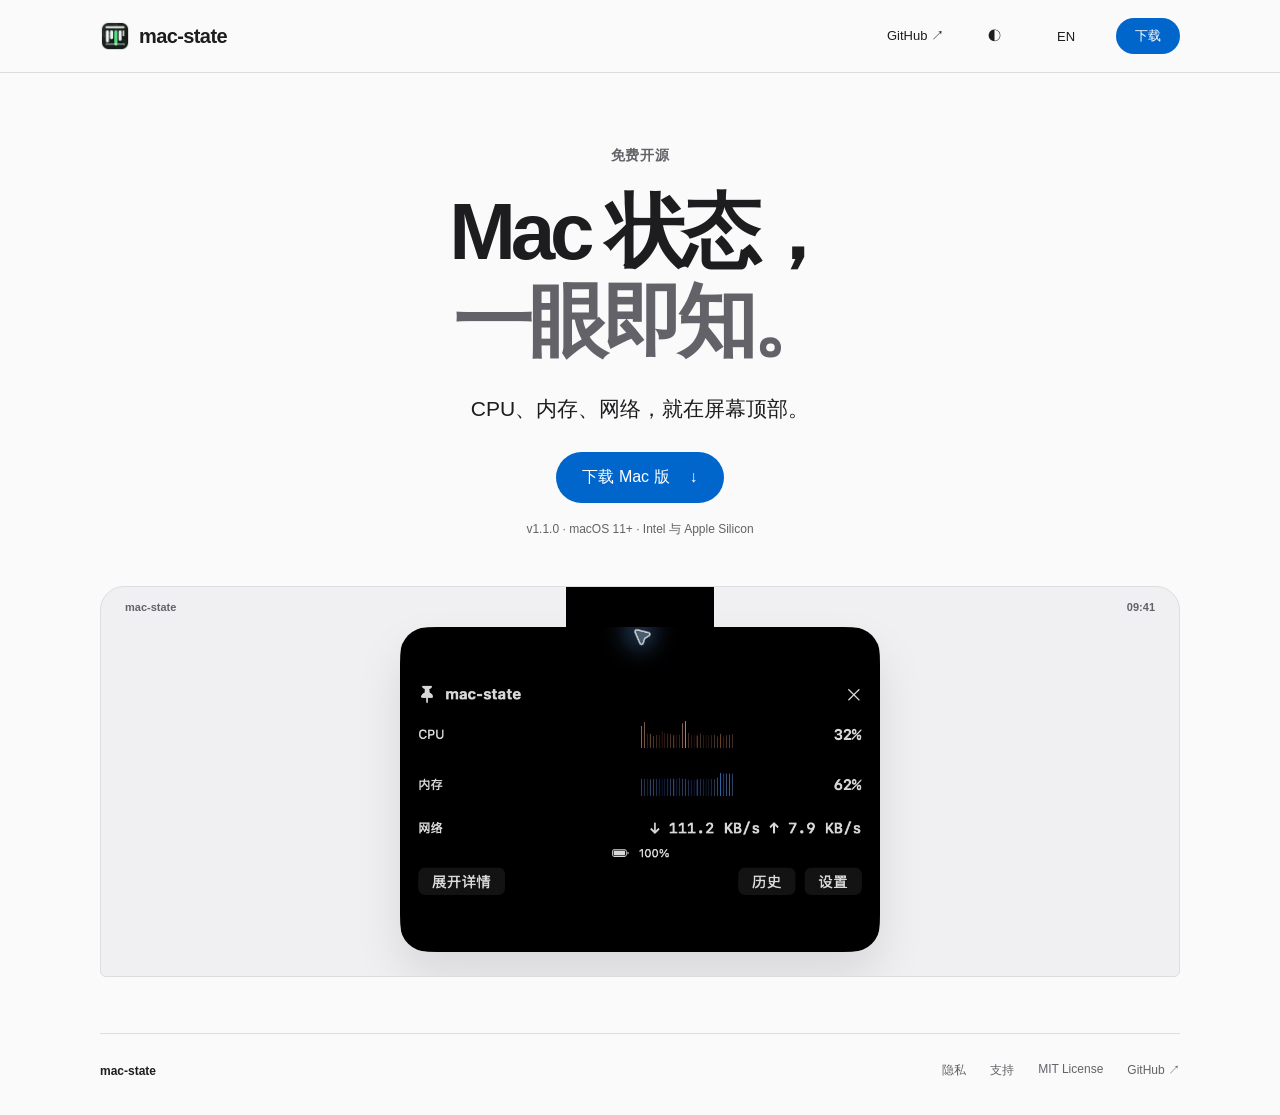
==== commit 97b5d7b8: "Simplify homepage to product preview and download" ====
--- a/docs/index.html
+++ b/docs/index.html
@@ -12,21 +12,13 @@
 <header><nav class="wrap" aria-label="Main navigation"><a class="brand" href="#"><img src="branding/mac-state-logo-1024.png" width="30" height="30" alt="">mac-state</a><div class="nav-links"><a href="https://github.com/henry-insomniac/mac-state" class="source">GitHub ↗</a><button id="theme" type="button" aria-label="切换明暗外观 / Toggle appearance">◐</button><button id="language" type="button" aria-label="Switch to English">EN</button><a class="button small" href="https://github.com/henry-insomniac/mac-state/releases/download/v1.1.0/mac-state-1.1.0-build-8-developer-id.dmg" data-en="Download">下载</a></div></nav></header>
 <main id="main">
 <section class="hero wrap">
-<p class="eyebrow" data-en="Made for your Mac · Free & open source">为 Mac 而生 · 免费开源</p>
+<p class="eyebrow" data-en="Free & open source">免费开源</p>
 <h1><span data-en="Your Mac’s pulse.">Mac 状态，</span><br><span class="muted" data-en="Just a glance away.">一眼即知。</span></h1>
 <p class="intro" data-en="CPU, memory and network, right at the top of your screen.">CPU、内存、网络，就在屏幕顶部。</p>
 <a class="button download" href="https://github.com/henry-insomniac/mac-state/releases/download/v1.1.0/mac-state-1.1.0-build-8-developer-id.dmg"><span data-en="Download for Mac">下载 Mac 版</span><span aria-hidden="true">↓</span></a>
 <p class="compatibility" data-en="v1.1.0 · macOS 11+ · Intel & Apple Silicon">v1.1.0 · macOS 11+ · Intel 与 Apple Silicon</p>
-<figure class="product"><div class="display-edge"><span class="menu-label">mac-state</span><span class="menu-clock">09:41</span></div><div class="notch-stem"></div><img src="assets/notch-preview.png" width="840" height="570" alt="mac-state 展开的刘海面板，显示 CPU、内存和网络指标" data-alt-en="Expanded mac-state notch panel showing CPU, memory and network metrics"><figcaption data-en="Actual app interface. Readings vary with your Mac.">应用实际界面，数值随设备状态变化。</figcaption></figure>
+<figure class="product"><div class="display-edge"><span class="menu-label">mac-state</span><span class="menu-clock">09:41</span></div><div class="notch-stem"></div><img src="assets/notch-preview.png" width="840" height="570" alt="mac-state 展开的刘海面板，显示 CPU、内存和网络指标" data-alt-en="Expanded mac-state notch panel showing CPU, memory and network metrics"></figure>
 </section>
-<section class="essentials wrap" aria-label="Features">
-<article><span class="index">01</span><h2 data-en="There when you need it.">需要时，轻轻展开。</h2><p data-en="Hover to preview. Click to keep it open. No notch? It sits at the top center.">悬停预览，点击固定。没有刘海的屏幕，也能在顶部中央使用。</p></article>
-<article><span class="index">02</span><h2 data-en="A little more detail.">想多看，再看详情。</h2><p data-en="Check disk space and battery, explore recent trends, or export history as CSV.">查看磁盘容量与电池，回看近期趋势，或将历史记录导出为 CSV。</p></article>
-<article><span class="index">03</span><h2 data-en="Your data stays yours.">数据，留在你的 Mac。</h2><p data-en="Metrics are processed locally, with no account and no uploads to the developer.">监测数据在本机处理，无需注册，不向开发者上传。</p></article>
-</section>
-<section class="get wrap" id="download"><div><p class="eyebrow" data-en="Ready when you are">现在，就试试看。</p><h2 data-en="A small addition.
-A clearer picture.">多一点了解。<br>少一点打扰。</h2><p data-en="Developer ID signed and notarized by Apple.">Developer ID 签名，已通过 Apple 公证。</p><a class="button" href="https://github.com/henry-insomniac/mac-state/releases/download/v1.1.0/mac-state-1.1.0-build-8-developer-id.dmg" data-en="Download DMG">下载 DMG</a><a class="release-link" href="https://github.com/henry-insomniac/mac-state/releases/tag/v1.1.0" data-en="Release notes & ZIP ↗">更新说明与 ZIP ↗</a></div><ol class="steps"><li><span>1</span><div><h3 data-en="Open the download">打开下载的 DMG</h3><p data-en="Drag mac-state into Applications.">将 mac-state 拖入「应用程序」。</p></div></li><li><span>2</span><div><h3 data-en="Launch mac-state">启动 mac-state</h3><p data-en="Find it at the top of your screen.">在屏幕顶部，查看你的 Mac 状态。</p></div></li></ol></section>
-<section class="faq wrap" aria-label="Frequently asked questions"><details><summary data-en="Does it work without a notch?">没有刘海屏也能使用吗？</summary><p data-en="Yes. The entry sits at the top center on displays without a notch. Full-screen visibility is optional in Settings.">可以。无刘海显示器使用顶部中央入口；是否在全屏时显示，可在设置中选择。</p></details><details><summary data-en="What about widgets and sensor readings?">小组件和传感器有哪些限制？</summary><p data-en="Widget refresh is scheduled by macOS. This version shows macOS thermal state; temperature, fan speed and live disk throughput are unavailable.">小组件刷新由 macOS 调度。本版提供 macOS 热状态，不提供温度、风扇转速及磁盘实时吞吐读数。</p></details></section>
 </main>
-<footer class="wrap"><div><strong>mac-state</strong><span data-en="An independent, open-source Mac app.">独立开发的开源 Mac 应用。</span></div><nav aria-label="Footer"><a href="app-store/privacy.html" data-en="Privacy">隐私</a><a href="app-store/support.html" data-en="Support">支持</a><a href="https://github.com/henry-insomniac/mac-state/blob/main/LICENSE">MIT License</a><a href="https://github.com/henry-insomniac/mac-state">GitHub ↗</a></nav></footer>
+<footer class="wrap"><div><strong>mac-state</strong></div><nav aria-label="Footer"><a href="app-store/privacy.html" data-en="Privacy">隐私</a><a href="app-store/support.html" data-en="Support">支持</a><a href="https://github.com/henry-insomniac/mac-state/blob/main/LICENSE">MIT License</a><a href="https://github.com/henry-insomniac/mac-state">GitHub ↗</a></nav></footer>
 </body></html>
--- a/docs/assets/site.css
+++ b/docs/assets/site.css
@@ -1,3 +1,6 @@
 *{box-sizing:border-box}html{scroll-behavior:smooth;scroll-padding-top:90px}body{margin:0;background:var(--bg);color:var(--ink);font-family:-apple-system,BlinkMacSystemFont,"SF Pro Display","Segoe UI","PingFang SC",sans-serif;-webkit-font-smoothing:antialiased;--bg:#fafafa;--ink:#1d1d1f;--secondary:#626268;--line:#dddde1;--surface:#f0f0f3;--blue:#0066cc}a{color:inherit;text-decoration:none}button{font:inherit}a,button,summary{-webkit-tap-highlight-color:transparent}a:focus-visible,button:focus-visible,summary:focus-visible{outline:3px solid var(--blue);outline-offset:6px}a:hover{color:var(--blue)}.wrap{width:min(1080px,calc(100% - 64px));margin-inline:auto}header{position:sticky;top:0;z-index:10;background:var(--bg);border-bottom:1px solid var(--line)}header nav{height:72px;display:flex;align-items:center;justify-content:space-between}.brand{display:flex;align-items:center;gap:9px;font-size:20px;font-weight:650;letter-spacing:-.6px}.brand img{border-radius:8px}.nav-links{display:flex;align-items:center;gap:28px;font-size:13px}#language,#theme{border:0;background:none;color:var(--ink);cursor:pointer;min-width:44px;min-height:44px}.button{display:inline-flex;align-items:center;justify-content:center;gap:20px;background:var(--blue);color:#fff;border-radius:999px;padding:15px 26px;font-size:16px;font-weight:500;transition:background .2s,transform .2s}.button:hover{background:#0058b0;color:#fff;transform:translateY(-1px)}.small{padding:9px 19px;font-size:13px}.hero{text-align:center;padding-top:74px}.eyebrow{font-size:14px;font-weight:600;letter-spacing:.04em;margin:0 0 22px;color:var(--secondary)}h1{font-size:clamp(48px,6.3vw,80px);line-height:1.12;letter-spacing:-.065em;font-weight:650;margin:0}.muted{color:var(--secondary)}.intro{font-size:clamp(17px,2vw,21px);line-height:1.6;margin:26px 0}.compatibility{font-size:12px;color:var(--secondary);margin:18px 0 48px}.product{margin:0;position:relative;background:var(--surface);border:1px solid var(--line);border-radius:24px 24px 6px 6px;padding:0 24px 22px;overflow:hidden}.display-edge{height:40px;display:flex;align-items:center;justify-content:space-between;padding:0 0;font-size:11px;font-weight:600;color:var(--secondary)}.notch-stem{position:absolute;top:0;left:50%;transform:translateX(-50%);width:148px;height:40px;background:#000}.product img{display:block;position:relative;width:min(480px,100%);height:auto;margin:0 auto 26px;border-radius:28px;box-shadow:0 24px 48px #0000001a}.product figcaption{font-size:11px;color:var(--secondary)}.essentials{display:grid;grid-template-columns:repeat(3,1fr);gap:48px;padding-block:72px 84px}.index{font-size:12px;color:var(--secondary);font-variant-numeric:tabular-nums}h2{font-size:23px;letter-spacing:-.035em;line-height:1.35;font-weight:600;margin:15px 0 12px}article p,.get p,.steps p{font-size:15px;line-height:1.8;color:var(--secondary);margin:0}.get{background:var(--surface);border-radius:28px;padding:56px 64px;display:grid;grid-template-columns:1.1fr 1fr;gap:50px;align-items:center}.get h2{font-size:42px;white-space:pre-line;line-height:1.2;margin:0 0 22px}.get .button{margin-top:24px}.release-link{display:block;margin-top:18px;font-size:13px;color:var(--blue)}.steps{padding:0;margin:0;list-style:none;display:grid;gap:40px}.steps li{display:flex;gap:18px;align-items:flex-start}.steps li>span{border:1px solid var(--line);border-radius:50%;width:36px;height:36px;display:grid;place-items:center;flex-shrink:0;color:var(--secondary)}h3{font-size:16px;margin:4px 0 6px}.faq{padding-block:40px 64px}details{border-bottom:1px solid var(--line);padding:22px 0;font-size:14px}summary{cursor:pointer;font-weight:550}details p{color:var(--secondary);line-height:1.8;max-width:760px}footer{border-top:1px solid var(--line);padding-block:28px 36px;display:flex;align-items:center;justify-content:space-between;font-size:12px;color:var(--secondary)}footer strong{color:var(--ink);margin-right:15px}footer nav{display:flex;gap:24px}.skip{position:fixed;top:-100px;left:20px;background:var(--bg);padding:14px;z-index:30}.skip:focus{top:10px}@media(prefers-color-scheme:dark){body{--bg:#161617;--ink:#f5f5f7;--secondary:#a1a1a8;--surface:#222224;--line:#3b3b40;--blue:#2997ff}.button{background:#0071e3}.product img{box-shadow:0 24px 48px #0003}}@media(max-width:680px){.wrap{width:calc(100% - 40px)}header nav{height:64px}.nav-links{gap:10px}.source{display:none}.hero{padding-top:54px}.hero h1{font-size:54px}.intro{max-width:280px;margin:22px auto}.compatibility{font-size:11px}.product{padding-inline:12px;border-radius:18px}.product img{margin-bottom:20px}.menu-label,.menu-clock{font-size:9px}.notch-stem{width:100px}.essentials{grid-template-columns:1fr;gap:30px;padding-block:45px}.essentials article{padding-left:32px;position:relative}.index{position:absolute;left:0;top:6px}.essentials h2{margin-top:0;font-size:22px}.get{grid-template-columns:1fr;padding:32px 26px;gap:40px}.get h2{font-size:36px}.steps{gap:24px}footer{display:block}footer nav{margin-top:22px;gap:22px}footer span{display:block;margin-top:8px}}@media(prefers-reduced-motion:reduce){html{scroll-behavior:auto}*{transition:none!important}}
 
 html[data-theme="light"] body{--bg:#fafafa;--ink:#1d1d1f;--secondary:#626268;--line:#dddde1;--surface:#f0f0f3;--blue:#0066cc}html[data-theme="dark"] body{--bg:#161617;--ink:#f5f5f7;--secondary:#a1a1a8;--surface:#222224;--line:#3b3b40;--blue:#2997ff}
+
+/* Compact landing page: the product and download are the entire story. */
+.hero{padding-bottom:56px}.product{padding-bottom:0}.product img{margin-bottom:24px}
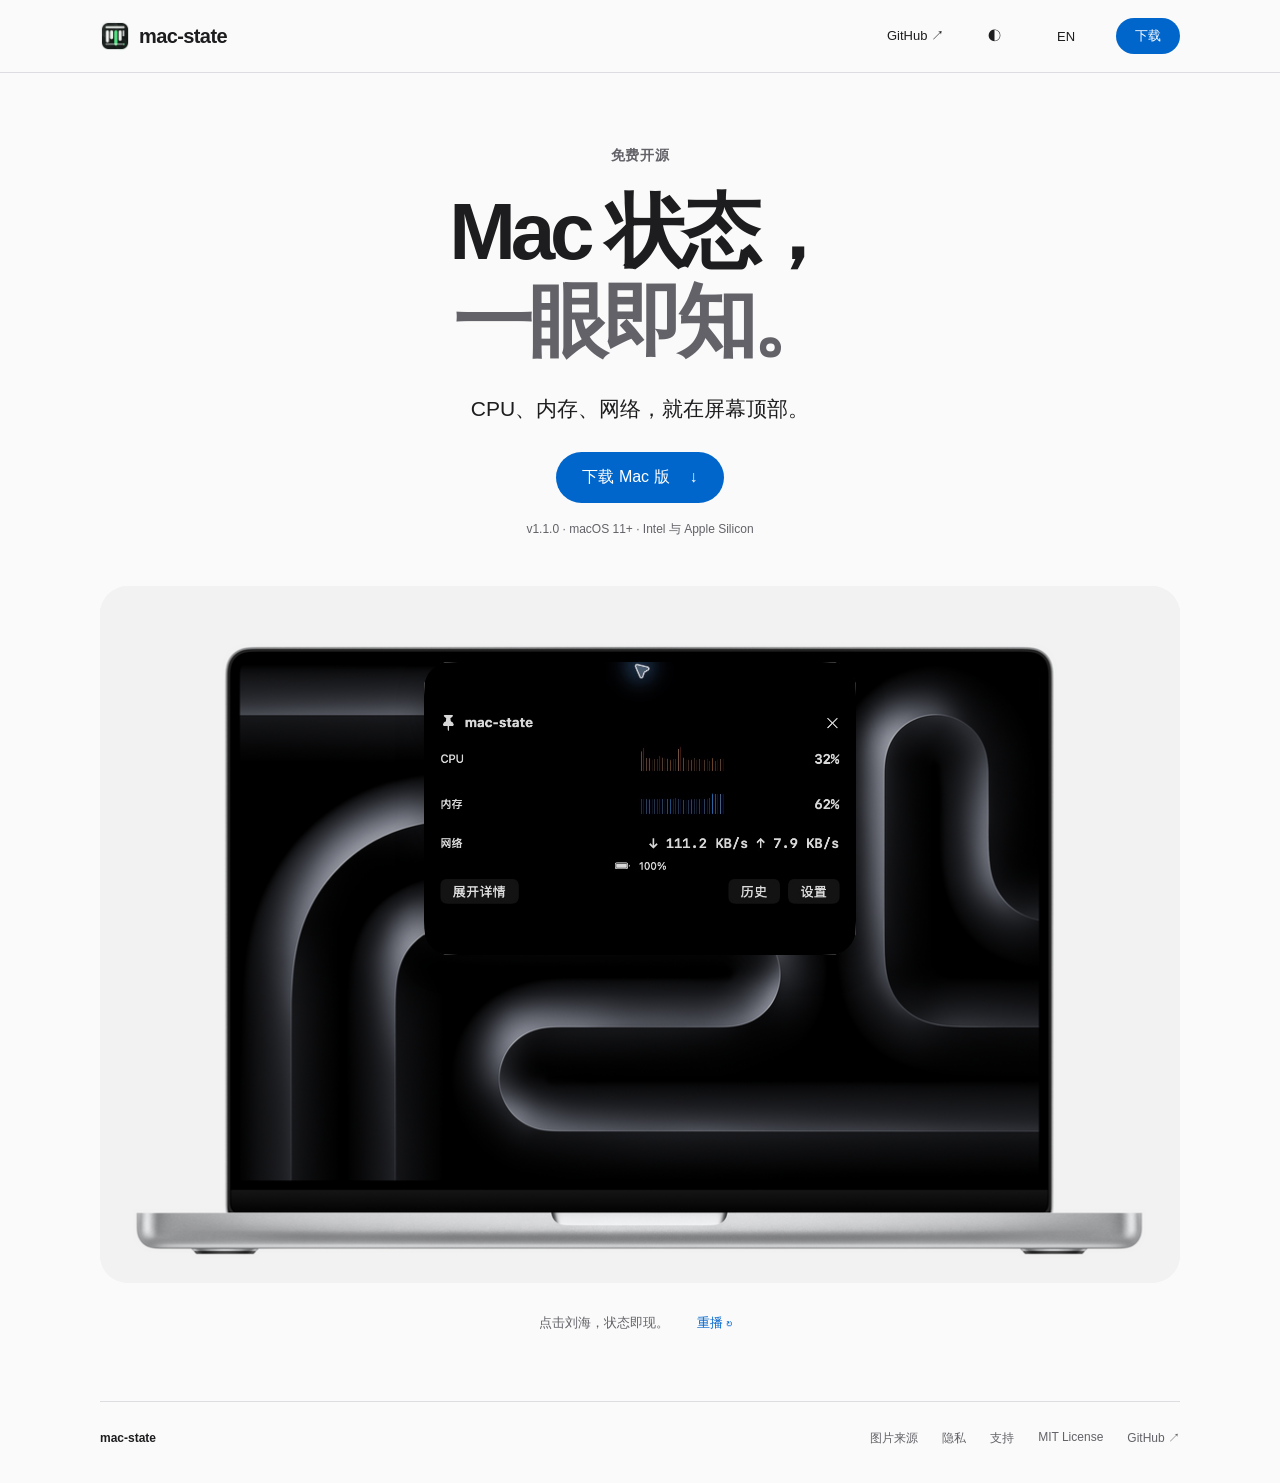
==== commit cf1e10e4: "Demonstrate notch interaction on a MacBook product image" ====
--- a/docs/index.html
+++ b/docs/index.html
@@ -17,8 +17,16 @@
 <p class="intro" data-en="CPU, memory and network, right at the top of your screen.">CPU、内存、网络，就在屏幕顶部。</p>
 <a class="button download" href="https://github.com/henry-insomniac/mac-state/releases/download/v1.1.0/mac-state-1.1.0-build-8-developer-id.dmg"><span data-en="Download for Mac">下载 Mac 版</span><span aria-hidden="true">↓</span></a>
 <p class="compatibility" data-en="v1.1.0 · macOS 11+ · Intel & Apple Silicon">v1.1.0 · macOS 11+ · Intel 与 Apple Silicon</p>
-<figure class="product"><div class="display-edge"><span class="menu-label">mac-state</span><span class="menu-clock">09:41</span></div><div class="notch-stem"></div><img src="assets/notch-preview.png" width="840" height="570" alt="mac-state 展开的刘海面板，显示 CPU、内存和网络指标" data-alt-en="Expanded mac-state notch panel showing CPU, memory and network metrics"></figure>
+<figure class="device-demo">
+<div class="device-scene" id="notch-demo">
+<img class="hardware" src="assets/macbook-pro.png" width="1600" height="900" alt="MacBook Pro 刘海屏" data-alt-en="MacBook Pro with a notched display">
+<img class="demo-panel" id="demo-panel" src="assets/notch-preview.png" width="840" height="570" alt="mac-state 展开后显示 CPU、内存和网络" data-alt-en="Expanded mac-state panel showing CPU, memory and network">
+<button class="notch-target" type="button" aria-label="点击刘海，展开或收起演示 / Toggle notch demo" aria-controls="demo-panel" aria-expanded="true"></button>
+<svg class="demo-pointer" viewBox="0 0 28 36" aria-hidden="true"><path d="M3 2L3 27L10 21L16 33L21 30L15 19L25 18Z" fill="white" stroke="#171719" stroke-width="2"/></svg><span class="click-ring" aria-hidden="true"></span>
+</div>
+<figcaption><span data-en="Click the notch. See your Mac’s status.">点击刘海，状态即现。</span><button class="replay" type="button" data-en="Replay ↻">重播 ↻</button></figcaption>
+</figure>
 </section>
 </main>
-<footer class="wrap"><div><strong>mac-state</strong></div><nav aria-label="Footer"><a href="app-store/privacy.html" data-en="Privacy">隐私</a><a href="app-store/support.html" data-en="Support">支持</a><a href="https://github.com/henry-insomniac/mac-state/blob/main/LICENSE">MIT License</a><a href="https://github.com/henry-insomniac/mac-state">GitHub ↗</a></nav></footer>
+<footer class="wrap"><div><strong>mac-state</strong></div><nav aria-label="Footer"><a href="assets/credits.html" data-en="Image credits">图片来源</a><a href="app-store/privacy.html" data-en="Privacy">隐私</a><a href="app-store/support.html" data-en="Support">支持</a><a href="https://github.com/henry-insomniac/mac-state/blob/main/LICENSE">MIT License</a><a href="https://github.com/henry-insomniac/mac-state">GitHub ↗</a></nav></footer>
 </body></html>
--- a/docs/assets/site.css
+++ b/docs/assets/site.css
@@ -4,3 +4,5 @@
 
 /* Compact landing page: the product and download are the entire story. */
 .hero{padding-bottom:56px}.product{padding-bottom:0}.product img{margin-bottom:24px}
+
+.device-demo{margin:0}.device-scene{position:relative;aspect-ratio:1.55;overflow:hidden;background:#f2f2f2;border-radius:28px}.device-scene .hardware{position:absolute;display:block;width:148%;height:auto;max-width:none;left:-24%;top:-12%;pointer-events:none}.demo-panel{position:absolute;z-index:2;width:40%;height:auto;top:11%;left:30%;border-radius:6% / 9%;transform-origin:50% 0;box-shadow:0 12px 28px #0005;transition:transform .38s cubic-bezier(.16,1,.3,1),opacity .25s}.device-scene[data-state="idle"] .demo-panel{opacity:0;transform:scale(.24,.04);pointer-events:none}.notch-target{position:absolute;z-index:4;left:44%;top:7%;width:12%;height:8%;min-height:44px;border:0;background:transparent;cursor:pointer;border-radius:8px}.demo-pointer{position:absolute;z-index:5;width:3%;height:auto;left:50%;top:10%;opacity:0;pointer-events:none}.click-ring{position:absolute;z-index:3;left:50%;top:11%;width:4%;aspect-ratio:1;border:2px solid #fff;border-radius:50%;opacity:0;pointer-events:none}.device-demo figcaption{display:flex;justify-content:center;gap:20px;align-items:center;padding-top:18px;color:var(--secondary);font-size:13px}.replay{border:0;background:none;color:var(--blue);cursor:pointer;min-height:44px;font:inherit;padding:8px}.device-scene[data-state="playing"] .demo-pointer{animation:demo-cursor 4s ease forwards}.device-scene[data-state="playing"] .click-ring{animation:demo-click 4s ease forwards}.device-scene[data-state="playing"] .demo-panel{animation:demo-expand 4s cubic-bezier(.16,1,.3,1) forwards}@keyframes demo-cursor{0%{opacity:0;transform:translate(80px,100px)}12%{opacity:1;transform:translate(80px,100px)}32%,43%{opacity:1;transform:translate(0,0)}38%{transform:scale(.85)}65%,100%{opacity:0;transform:translate(30px,60px)}}@keyframes demo-click{0%,32%{opacity:0;transform:translate(-50%,-50%) scale(.3)}38%{opacity:1}53%,100%{opacity:0;transform:translate(-50%,-50%) scale(2.2)}}@keyframes demo-expand{0%,36%{opacity:0;transform:scale(.24,.04)}56%,100%{opacity:1;transform:scale(1)}}@media(max-width:680px){.device-scene{border-radius:18px}.demo-pointer{width:5%}.device-demo figcaption{font-size:12px;gap:12px}footer nav{flex-wrap:wrap;row-gap:14px}}@media(prefers-reduced-motion:reduce){.device-scene .demo-panel{animation:none!important;transition:none!important}.demo-pointer,.click-ring{display:none!important}}
